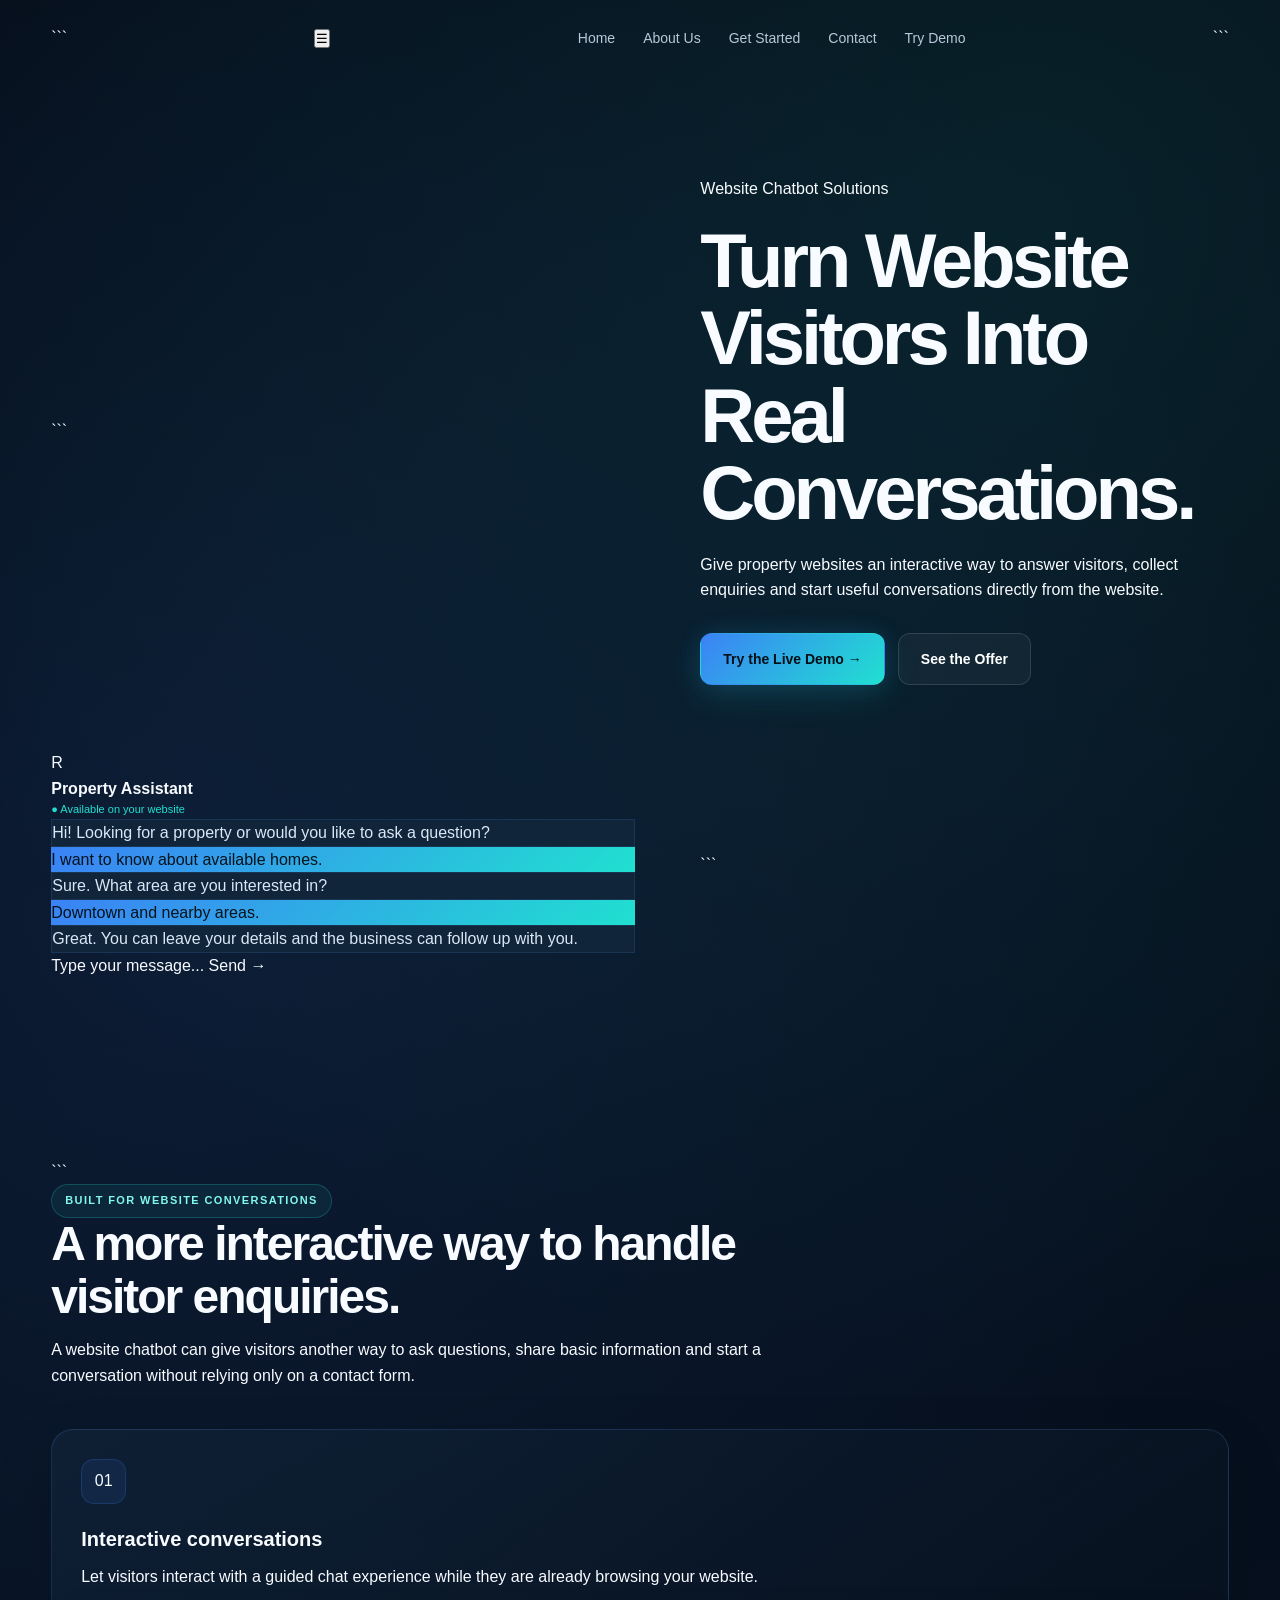
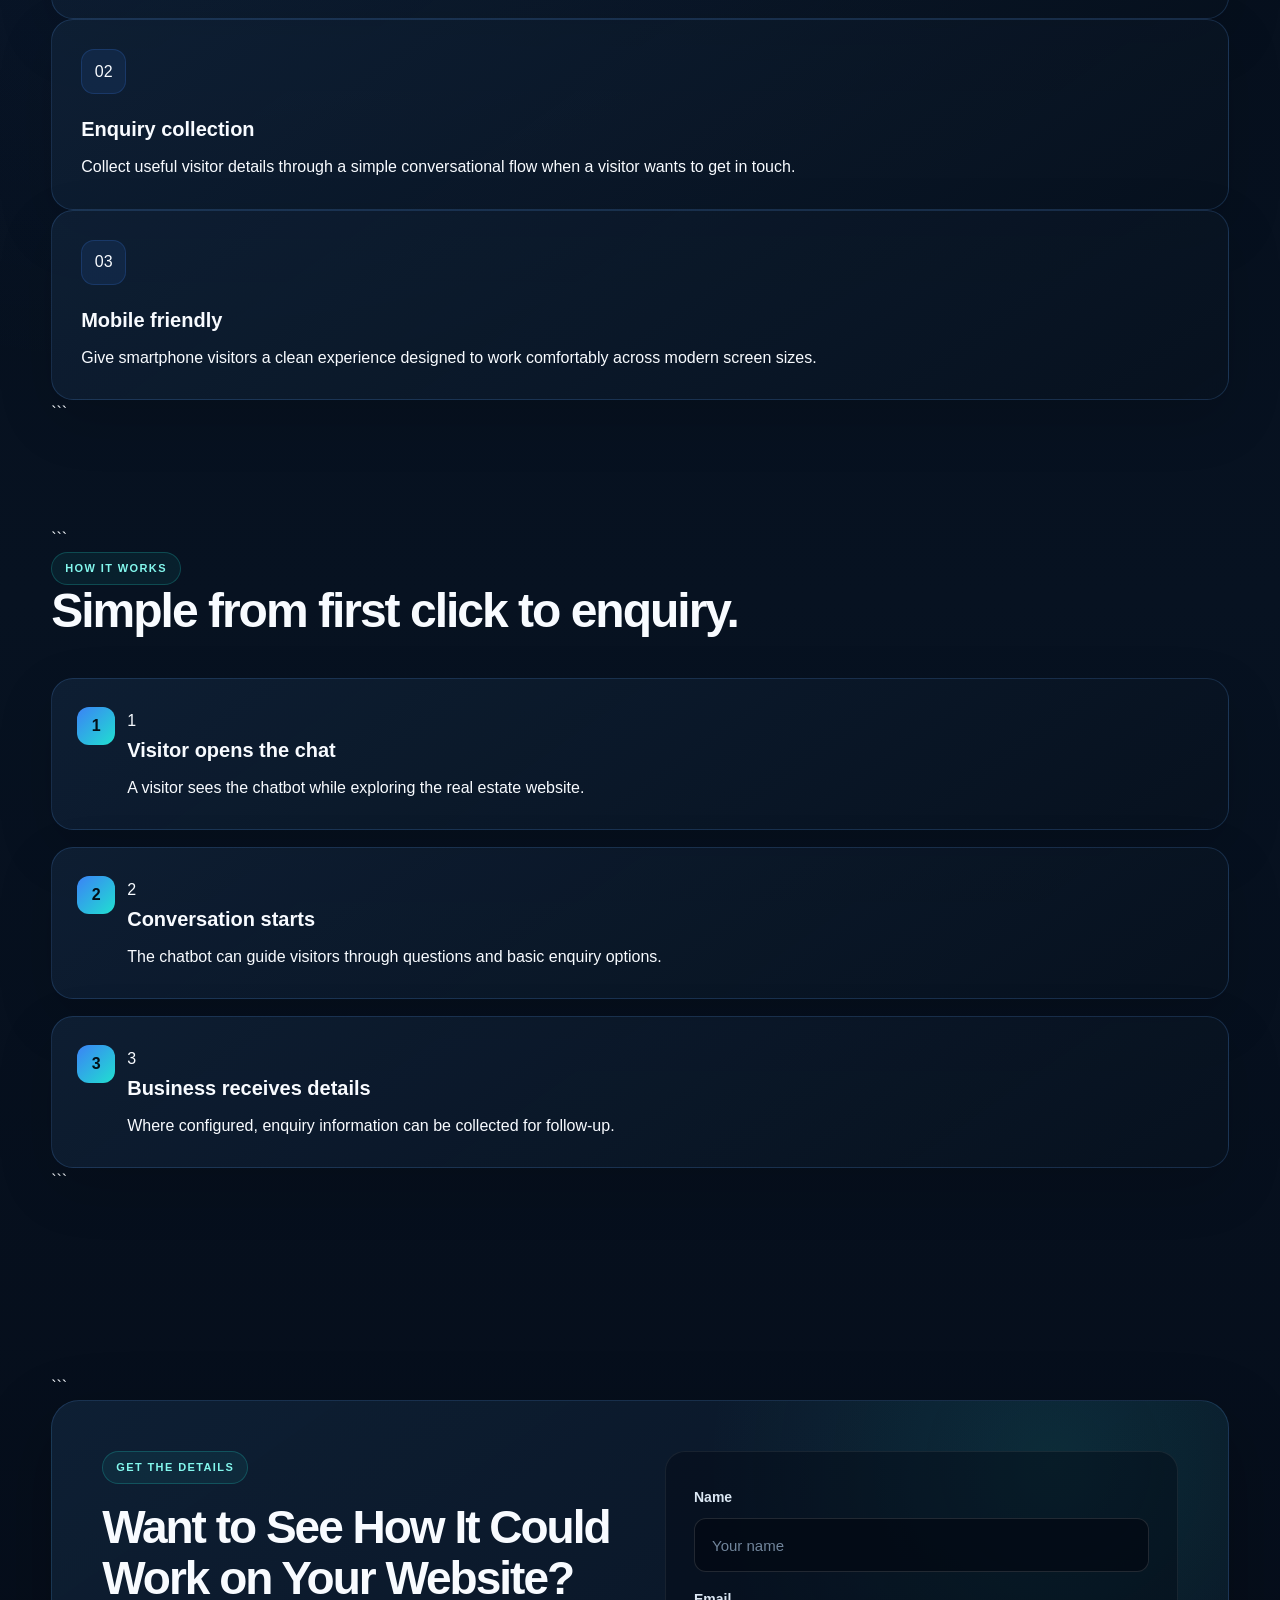
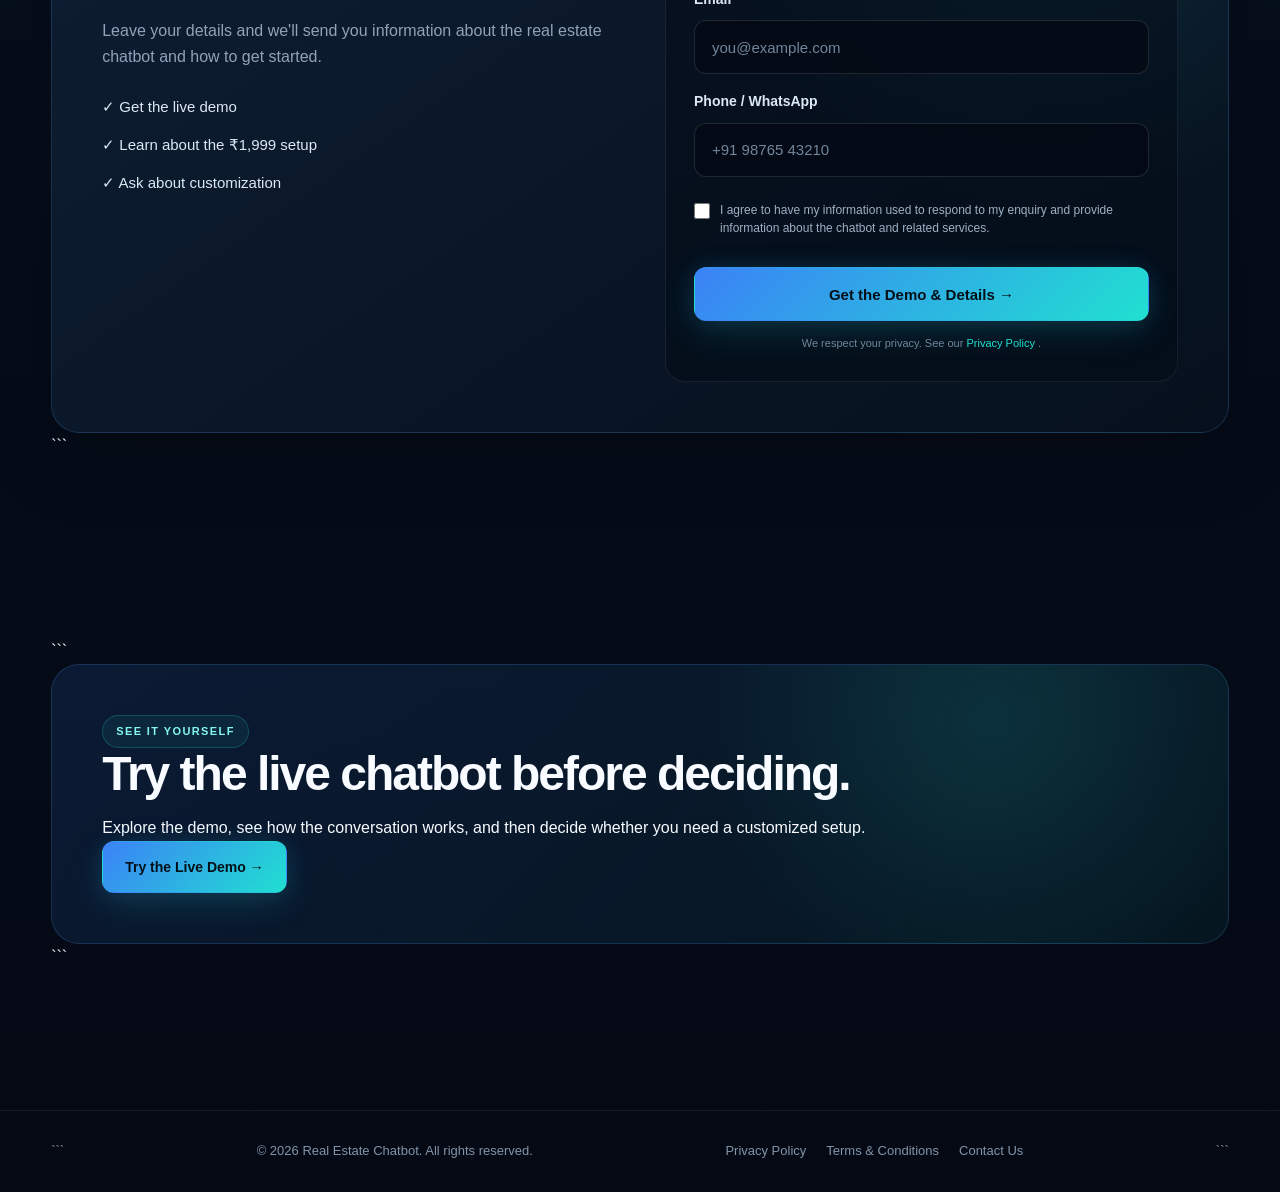
==== index.html @ 9b0588fa "Update index.html" ====
<!DOCTYPE html>

<html lang="en">
<head>
<meta charset="UTF-8">
<meta name="viewport" content="width=device-width, initial-scale=1.0">

<meta name="description" content="Real Estate Chatbot — interactive website chatbot solutions for real estate businesses.">

<title>Home | Real Estate Chatbot</title>

<link rel="stylesheet" href="style.css">

<style>

/* ==========================================
   HOME PAGE LEAD FORM
   ========================================== */

.lead-capture-box {
    display: grid;
    grid-template-columns: 1fr 1fr;
    gap: 50px;
    padding: 50px;
    border-radius: 28px;
    background:
        radial-gradient(
            circle at 85% 10%,
            rgba(32,224,208,0.10),
            transparent 30%
        ),
        linear-gradient(
            145deg,
            rgba(16,34,56,0.85),
            rgba(7,17,30,0.92)
        );
    border: 1px solid rgba(95,166,255,0.18);
    box-shadow: 0 25px 70px rgba(0,0,0,0.25);
}

.lead-capture-content h2 {
    margin: 18px 0 15px;
    font-size: clamp(30px, 4vw, 46px);
    line-height: 1.1;
    letter-spacing: -2px;
}

.capture-points {
    margin-top: 25px;
    display: grid;
    gap: 14px;
    color: #dce8f4;
}

.capture-points div {
    font-size: 15px;
}

.lead-form {
    display: flex;
    flex-direction: column;
    gap: 10px;
    padding: 28px;
    border-radius: 20px;
    background: rgba(3,10,20,0.45);
    border: 1px solid rgba(255,255,255,0.07);
}

.lead-form label {
    color: #dce8f4;
    font-size: 14px;
    font-weight: 650;
    margin-top: 6px;
}

.lead-form input[type="text"],
.lead-form input[type="email"],
.lead-form input[type="tel"] {
    width: 100%;
    min-height: 54px;
    padding: 15px 17px;
    border-radius: 12px;
    border: 1px solid rgba(255,255,255,0.12);
    background: rgba(3,10,20,0.78);
    color: #ffffff;
    outline: none;
    font-size: 15px;
    box-sizing: border-box;
    transition: 0.2s ease;
}

.lead-form input[type="text"]:focus,
.lead-form input[type="email"]:focus,
.lead-form input[type="tel"]:focus {
    border-color: rgba(32,224,208,0.65);
    box-shadow: 0 0 0 3px rgba(32,224,208,0.07);
}

.lead-form input::placeholder {
    color: #71859b;
}

.consent {
    display: flex !important;
    align-items: flex-start;
    gap: 10px;
    margin: 14px 0 !important;
    color: #9eb0c3 !important;
    font-size: 12px !important;
    line-height: 1.55;
    font-weight: 400 !important;
}

.consent input {
    width: 16px;
    height: 16px;
    margin-top: 2px;
    flex-shrink: 0;
    accent-color: #20e0d0;
}

.lead-form .btn {
    width: 100%;
    min-height: 54px;
    margin-top: 5px;
    font-size: 15px;
    cursor: pointer;
}

.lead-form .btn:disabled {
    opacity: 0.65;
    cursor: wait;
}

.form-note {
    color: #71859b;
    font-size: 11px;
    text-align: center;
    margin-top: 4px;
}

.form-note a {
    color: #20e0d0;
}

.success-message {
    padding: 20px;
    border-radius: 14px;
    background: rgba(32,224,208,0.07);
    border: 1px solid rgba(32,224,208,0.18);
    color: #dce8f4;
    text-align: center;
}

.success-message strong {
    color: #20e0d0;
    font-size: 16px;
}

.success-message p {
    margin: 8px 0 18px;
    color: #9eb0c3;
    font-size: 13px;
}

.error-message {
    margin-top: 8px;
    padding: 12px;
    border-radius: 10px;
    background: rgba(255,80,80,0.08);
    border: 1px solid rgba(255,80,80,0.18);
    color: #ffaaaa;
    font-size: 12px;
    text-align: center;
}

@media (max-width: 850px) {

    .lead-capture-box {
        grid-template-columns: 1fr;
        padding: 28px;
        gap: 30px;
    }

    .lead-form {
        padding: 22px;
    }

    .lead-form input[type="text"],
    .lead-form input[type="email"],
    .lead-form input[type="tel"] {
        min-height: 56px;
        font-size: 16px;
    }

}

</style>

</head>

<body>

<header class="navbar">
  <div class="container nav-inner">

```
<button class="menu-btn"
        aria-label="Open navigation"
        onclick="toggleMenu()">☰</button>

<nav class="nav-links" id="navLinks">
  <a class="active" href="index.html">Home</a>
  <a href="about.html">About Us</a>
  <a href="sales.html">Get Started</a>
  <a href="contact.html">Contact</a>
  <a class="nav-cta" href="demo.html">Try Demo</a>
</nav>
```

  </div>
</header>

<main>

<!-- HERO -->

<section class="hero">

  <div class="container hero-grid">

```
<div>

  <span class="badge">
    <span class="badge-dot"></span>
    Website Chatbot Solutions
  </span>

  <h1>
    Turn Website Visitors Into
    <span class="gradient-text">Real Conversations.</span>
  </h1>

  <p>
    Give property websites an interactive way to answer visitors,
    collect enquiries and start useful conversations directly from
    the website.
  </p>

  <div class="actions">

    <a class="btn btn-primary" href="demo.html">
      Try the Live Demo →
    </a>

    <a class="btn btn-secondary" href="sales.html">
      See the Offer
    </a>

  </div>

</div>


<div class="chat-window" aria-label="Chatbot visual">

  <div class="chat-top">

    <div class="avatar">R</div>

    <div>

      <strong>Property Assistant</strong>

      <div class="online">
        ● Available on your website
      </div>

    </div>

  </div>


  <div class="chat-body">

    <div class="msg bot">
      Hi! Looking for a property or would you like to ask a question?
    </div>

    <div class="msg user">
      I want to know about available homes.
    </div>

    <div class="msg bot">
      Sure. What area are you interested in?
    </div>

    <div class="msg user">
      Downtown and nearby areas.
    </div>

    <div class="msg bot">
      Great. You can leave your details and the business can follow up with you.
    </div>

  </div>


  <div class="chat-input">

    <span>
      Type your message...
    </span>

    <span class="send">
      Send →
    </span>

  </div>

</div>
```

  </div>

</section>

<!-- FEATURES -->

<section class="section">

  <div class="container">

```
<div class="section-head">

  <span class="eyebrow">
    Built for website conversations
  </span>

  <h2>
    A more interactive way to handle visitor enquiries.
  </h2>

  <p>
    A website chatbot can give visitors another way to ask questions,
    share basic information and start a conversation without relying
    only on a contact form.
  </p>

</div>


<div class="grid-3">

  <article class="card">

    <div class="icon">01</div>

    <h3>
      Interactive conversations
    </h3>

    <p>
      Let visitors interact with a guided chat experience while they
      are already browsing your website.
    </p>

  </article>


  <article class="card">

    <div class="icon">02</div>

    <h3>
      Enquiry collection
    </h3>

    <p>
      Collect useful visitor details through a simple conversational
      flow when a visitor wants to get in touch.
    </p>

  </article>


  <article class="card">

    <div class="icon">03</div>

    <h3>
      Mobile friendly
    </h3>

    <p>
      Give smartphone visitors a clean experience designed to work
      comfortably across modern screen sizes.
    </p>

  </article>

</div>
```

  </div>

</section>

<!-- HOW IT WORKS -->

<section class="section" style="padding-top:10px">

  <div class="container">

```
<div class="section-head">

  <span class="eyebrow">
    How it works
  </span>

  <h2>
    Simple from first click to enquiry.
  </h2>

</div>


<div class="grid-3 steps">

  <article class="card step">

    <div class="step-number">
      1
    </div>

    <h3>
      Visitor opens the chat
    </h3>

    <p>
      A visitor sees the chatbot while exploring the real estate website.
    </p>

  </article>


  <article class="card step">

    <div class="step-number">
      2
    </div>

    <h3>
      Conversation starts
    </h3>

    <p>
      The chatbot can guide visitors through questions and basic
      enquiry options.
    </p>

  </article>


  <article class="card step">

    <div class="step-number">
      3
    </div>

    <h3>
      Business receives details
    </h3>

    <p>
      Where configured, enquiry information can be collected for follow-up.
    </p>

  </article>

</div>
```

  </div>

</section>

<!-- LEAD CAPTURE -->

<section class="section lead-capture">

  <div class="container">

```
<div class="lead-capture-box">


  <!-- LEFT -->

  <div class="lead-capture-content">

    <div class="eyebrow">
      Get the details
    </div>

    <h2>
      Want to See How It Could Work on Your Website?
    </h2>

    <p class="muted">
      Leave your details and we'll send you information about
      the real estate chatbot and how to get started.
    </p>


    <div class="capture-points">

      <div>
        ✓ Get the live demo
      </div>

      <div>
        ✓ Learn about the ₹1,999 setup
      </div>

      <div>
        ✓ Ask about customization
      </div>

    </div>

  </div>


  <!-- FORM -->

  <form
    class="lead-form"
    id="leadForm"
    onsubmit="submitLead(event)"
  >

    <label for="name">
      Name
    </label>

    <input
      type="text"
      id="name"
      name="name"
      placeholder="Your name"
      autocomplete="name"
      required
    >


    <label for="email">
      Email
    </label>

    <input
      type="email"
      id="email"
      name="email"
      placeholder="you@example.com"
      autocomplete="email"
      required
    >


    <label for="phone">
      Phone / WhatsApp
    </label>

    <input
      type="tel"
      id="phone"
      name="phone"
      placeholder="+91 98765 43210"
      autocomplete="tel"
      required
    >


    <label class="consent">

      <input
        type="checkbox"
        id="consent"
        required
      >

      <span>
        I agree to have my information used to respond to my
        enquiry and provide information about the chatbot and
        related services.
      </span>

    </label>


    <button
      type="submit"
      class="btn btn-primary"
      id="leadSubmitButton"
    >
      Get the Demo &amp; Details →
    </button>


    <p class="form-note">

      We respect your privacy.
      See our
      <a href="privacy.html">
        Privacy Policy
      </a>.

    </p>


    <div
      id="successMessage"
      class="success-message"
      style="display:none;"
    >

      <strong>
        ✓ Your details have been received.
      </strong>

      <p>
        Opening the live chatbot demo...
      </p>

    </div>


    <div
      id="errorMessage"
      class="error-message"
      style="display:none;"
    >
      Something went wrong. Please try again.
    </div>

  </form>

</div>
```

  </div>

</section>

<!-- CTA -->

<section class="section">

  <div class="container">

```
<div class="cta">

  <div>

    <span class="eyebrow">
      See it yourself
    </span>

    <h2>
      Try the live chatbot before deciding.
    </h2>

    <p>
      Explore the demo, see how the conversation works,
      and then decide whether you need a customized setup.
    </p>

  </div>


  <a
    class="btn btn-primary"
    href="demo.html"
  >
    Try the Live Demo →
  </a>

</div>
```

  </div>

</section>

</main>

<!-- FOOTER -->

<footer>

  <div class="container footer-inner">

```
<div>
  © 2026 Real Estate Chatbot. All rights reserved.
</div>

<div class="footer-links">

  <a href="privacy.html">
    Privacy Policy
  </a>

  <a href="terms.html">
    Terms &amp; Conditions
  </a>

  <a href="contact.html">
    Contact Us
  </a>

</div>
```

  </div>

</footer>

<script>

/* ==========================================
   MOBILE MENU
========================================== */

function toggleMenu() {

  document
    .getElementById('navLinks')
    .classList
    .toggle('open');

}


document
  .querySelectorAll('.nav-links a')
  .forEach(function(a) {

    a.addEventListener('click', function() {

      document
        .getElementById('navLinks')
        .classList
        .remove('open');

    });

  });



/* ==========================================
   GOOGLE SHEETS LEAD CAPTURE
========================================== */

const GOOGLE_SCRIPT_URL =
  "https://script.google.com/macros/s/AKfycbxSQiIWmC9v-Oqdtp_VLj9lCmOT6vm2g_Mu75isHLIx1T3ujCqWf-j-nqtTv5yVIlMB/exec";


/* ==========================================
   LIVE CHATBOT DEMO URL
========================================== */

const LIVE_CHATBOT_URL =
  "https://script.google.com/macros/s/AKfycbx9DxnQEvRQvDjsZqvw2F-pWsLsvAs5N7b-cck72aeVU1lw5n7c9qp4Ecl6Xw3pcSaKPQ/exec";


async function submitLead(event) {

  event.preventDefault();


  const form =
    document.getElementById("leadForm");

  const button =
    document.getElementById("leadSubmitButton");

  const successMessage =
    document.getElementById("successMessage");

  const errorMessage =
    document.getElementById("errorMessage");


  const name =
    document.getElementById("name").value.trim();

  const email =
    document.getElementById("email").value.trim();

  const phone =
    document.getElementById("phone").value.trim();

  const consent =
    document.getElementById("consent").checked;


  if (!name || !email || !phone || !consent) {

    alert("Please complete all required fields.");

    return;

  }


  button.disabled = true;

  button.textContent = "Sending...";

  errorMessage.style.display = "none";


  const leadData = {

    name: name,

    email: email,

    phone: phone

  };


  try {

    await fetch(
      GOOGLE_SCRIPT_URL,
      {
        method: "POST",

        mode: "no-cors",

        headers: {
          "Content-Type": "text/plain;charset=utf-8"
        },

        body: JSON.stringify(leadData)
      }
    );


    /* Show success briefly */

    form
      .querySelectorAll(
        "label, input, button, .form-note"
      )
      .forEach(function(element) {

        element.style.display = "none";

      });


    successMessage.style.display = "block";


    /*
      Give Google Sheets request a moment to complete,
      then open the live chatbot.
    */

    setTimeout(function() {

      window.location.href = LIVE_CHATBOT_URL;

    }, 1200);


  } catch (error) {

    console.error(error);

    button.disabled = false;

    button.textContent =
      "Get the Demo & Details →";

    errorMessage.style.display = "block";

  }

}

</script>

</body>
</html>
---- style.css ----
:root {
    --bg: #050b16;
    --bg-light: #081426;
    --card: rgba(14, 29, 49, 0.78);
    --card-border: rgba(95, 166, 255, 0.18);
    --blue: #3b82f6;
    --cyan: #20e0d0;
    --white: #f8fbff;
    --text: #d9e4f1;
    --muted: #91a3b8;
    --max: 1180px;
}

* {
    box-sizing: border-box;
    margin: 0;
    padding: 0;
}

html {
    scroll-behavior: smooth;
}

body {
    background:
        radial-gradient(circle at 80% 5%, rgba(32, 224, 208, 0.10), transparent 28%),
        radial-gradient(circle at 15% 20%, rgba(59, 130, 246, 0.12), transparent 30%),
        linear-gradient(180deg, #050b16 0%, #071221 50%, #040914 100%);
    color: var(--white);
    font-family: Inter, Arial, Helvetica, sans-serif;
    line-height: 1.6;
    min-height: 100vh;
}

a {
    text-decoration: none;
    color: inherit;
}

.container {
    width: min(var(--max), 92%);
    margin: auto;
}

/* =========================
   NAVIGATION
========================= */

.nav {
    position: sticky;
    top: 0;
    z-index: 1000;
    background: rgba(4, 10, 20, 0.82);
    backdrop-filter: blur(18px);
    border-bottom: 1px solid rgba(255,255,255,0.07);
}

.nav-inner {
    min-height: 76px;
    display: flex;
    align-items: center;
    justify-content: space-between;
    gap: 25px;
}

.brand {
    font-size: 20px;
    font-weight: 800;
    letter-spacing: -0.5px;
}

.brand span {
    color: var(--cyan);
}

.nav-links {
    display: flex;
    align-items: center;
    gap: 28px;
}

.nav-links a {
    color: #b9c7d8;
    font-size: 14px;
    transition: 0.25s ease;
}

.nav-links a:hover {
    color: white;
}

.menu {
    display: none;
    border: 1px solid var(--card-border);
    background: rgba(255,255,255,0.04);
    color: white;
    border-radius: 10px;
    padding: 9px 12px;
    font-size: 18px;
    cursor: pointer;
}

/* =========================
   BUTTONS
========================= */

.btn {
    display: inline-flex;
    align-items: center;
    justify-content: center;
    padding: 14px 22px;
    border-radius: 12px;
    font-weight: 750;
    font-size: 14px;
    transition: all 0.25s ease;
    cursor: pointer;
    border: 1px solid transparent;
}

.btn-primary {
    color: #031018;
    background: linear-gradient(
        135deg,
        #3b82f6,
        #20e0d0
    );
    box-shadow:
        0 10px 35px rgba(32, 224, 208, 0.15),
        0 0 25px rgba(59, 130, 246, 0.12);
}

.btn-primary:hover {
    transform: translateY(-3px);
    box-shadow:
        0 15px 40px rgba(32, 224, 208, 0.22);
}

.btn-secondary {
    color: white;
    background: rgba(255,255,255,0.045);
    border-color: rgba(255,255,255,0.12);
}

.btn-secondary:hover {
    background: rgba(255,255,255,0.08);
    transform: translateY(-3px);
}

/* =========================
   HERO
========================= */

.hero {
    padding: 100px 0 90px;
}

.hero-grid {
    display: grid;
    grid-template-columns: 1.05fr 0.95fr;
    gap: 65px;
    align-items: center;
}

.eyebrow {
    display: inline-flex;
    align-items: center;
    padding: 7px 13px;
    border-radius: 50px;
    background: rgba(32,224,208,0.07);
    border: 1px solid rgba(32,224,208,0.22);
    color: #83f7ed;
    font-size: 11px;
    font-weight: 800;
    letter-spacing: 1.4px;
    text-transform: uppercase;
}

h1 {
    margin: 20px 0;
    font-size: clamp(45px, 6vw, 76px);
    line-height: 1.02;
    letter-spacing: -4px;
    max-width: 750px;
}

.lead {
    max-width: 650px;
    color: var(--muted);
    font-size: 19px;
    line-height: 1.7;
}

.actions {
    display: flex;
    flex-wrap: wrap;
    gap: 13px;
    margin-top: 30px;
}

/* =========================
   CHATBOT VISUAL
========================= */

.visual {
    padding: 15px;
    border-radius: 28px;
    background:
        linear-gradient(
            145deg,
            rgba(20, 45, 75, 0.85),
            rgba(6, 15, 27, 0.96)
        );
    border: 1px solid rgba(97,174,255,0.2);
    box-shadow:
        0 35px 90px rgba(0,0,0,0.45),
        0 0 60px rgba(32,224,208,0.05);
}

.window {
    background: #07121f;
    border: 1px solid rgba(255,255,255,0.08);
    border-radius: 20px;
    overflow: hidden;
}

.window-top {
    height: 44px;
    display: flex;
    align-items: center;
    gap: 7px;
    padding: 0 15px;
    border-bottom: 1px solid rgba(255,255,255,0.07);
    color: #73859b;
    font-size: 11px;
}

.dot {
    width: 8px;
    height: 8px;
    border-radius: 50%;
    background: #52667e;
}

.chat {
    padding: 22px;
}

.chat-head {
    display: flex;
    justify-content: space-between;
    align-items: center;
    margin-bottom: 22px;
}

.online {
    color: var(--cyan);
    font-size: 11px;
}

.bubble {
    max-width: 82%;
    padding: 13px 15px;
    margin: 11px 0;
    border-radius: 15px;
    font-size: 13px;
}

.bot {
    background: #10243a;
    border: 1px solid rgba(92,168,255,0.12);
    color: #d9e8f7;
}

.user {
    margin-left: auto;
    color: #04121a;
    background: linear-gradient(
        135deg,
        #3b82f6,
        #20e0d0
    );
}

.input {
    margin-top: 20px;
    padding: 12px;
    border-radius: 11px;
    border: 1px solid rgba(255,255,255,0.08);
    color: #63778d;
    font-size: 12px;
}

/* =========================
   SECTIONS
========================= */

.section {
    padding: 90px 0;
}

.section-head {
    max-width: 720px;
    margin-bottom: 40px;
}

.section h2 {
    font-size: clamp(32px, 4vw, 48px);
    line-height: 1.1;
    letter-spacing: -2px;
    margin-bottom: 14px;
}

.muted {
    color: var(--muted);
}

/* =========================
   CARDS
========================= */

.grid3 {
    display: grid;
    grid-template-columns: repeat(3, 1fr);
    gap: 20px;
}

.grid2 {
    display: grid;
    grid-template-columns: repeat(2, 1fr);
    gap: 20px;
}

.card {
    padding: 29px;
    border-radius: 22px;
    background:
        linear-gradient(
            145deg,
            rgba(16,34,56,0.78),
            rgba(8,18,31,0.72)
        );
    border: 1px solid var(--card-border);
    box-shadow: 0 20px 55px rgba(0,0,0,0.15);
    transition: 0.25s ease;
}

.card:hover {
    transform: translateY(-5px);
    border-color: rgba(53,224,208,0.28);
}

.card h3 {
    margin-bottom: 9px;
    font-size: 20px;
}

.icon {
    width: 45px;
    height: 45px;
    display: grid;
    place-items: center;
    border-radius: 13px;
    background: rgba(59,130,246,0.1);
    border: 1px solid rgba(59,130,246,0.2);
    margin-bottom: 19px;
}

/* =========================
   STEPS
========================= */

.steps {
    counter-reset: step;
    display: grid;
    gap: 17px;
}

.step {
    position: relative;
    padding-left: 75px;
}

.step:before {
    counter-increment: step;
    content: counter(step);
    position: absolute;
    left: 25px;
    top: 28px;
    width: 38px;
    height: 38px;
    border-radius: 12px;
    display: grid;
    place-items: center;
    background: linear-gradient(
        135deg,
        #3b82f6,
        #20e0d0
    );
    color: #031018;
    font-weight: 900;
}

/* =========================
   PAGE HERO
========================= */

.page-hero {
    padding: 85px 0 45px;
}

.page-hero h1 {
    max-width: 850px;
}

.narrow {
    max-width: 800px;
}

/* =========================
   OFFER
========================= */

.offer {
    display: grid;
    grid-template-columns: 1fr 1fr;
    gap: 45px;
    align-items: center;
}

.price {
    margin: 15px 0;
    font-size: 64px;
    font-weight: 900;
    letter-spacing: -4px;
}

.price small {
    font-size: 15px;
    font-weight: 500;
    color: var(--muted);
    letter-spacing: 0;
}

.checklist {
    list-style: none;
    padding: 0;
}

.checklist li {
    margin: 13px 0;
    color: #dce8f4;
}

.checklist li::before {
    content: "✓";
    color: var(--cyan);
    font-weight: 900;
    margin-right: 10px;
}

/* =========================
   CTA
========================= */

.cta {
    padding: 50px;
    border-radius: 28px;
    background:
        radial-gradient(
            circle at 80% 20%,
            rgba(32,224,208,0.13),
            transparent 30%
        ),
        linear-gradient(
            135deg,
            rgba(59,130,246,0.13),
            rgba(32,224,208,0.06)
        );
    border: 1px solid var(--card-border);
}

/* =========================
   LEGAL
========================= */

.legal h2 {
    margin-top: 38px;
    margin-bottom: 12px;
    font-size: 26px;
}

.legal p,
.legal li {
    color: #b7c5d6;
    margin-bottom: 14px;
}

/* =========================
   FOOTER
========================= */

footer {
    margin-top: 50px;
    padding: 30px 0;
    border-top: 1px solid rgba(255,255,255,0.07);
    color: #8294a8;
    font-size: 13px;
}

.footer-inner {
    display: flex;
    justify-content: space-between;
    align-items: center;
    gap: 20px;
}

.footer-links {
    display: flex;
    flex-wrap: wrap;
    gap: 20px;
}

.footer-links a:hover {
    color: white;
}

/* =========================
   MOBILE
========================= */

@media (max-width: 850px) {

    .nav-links {
        display: none;
        position: absolute;
        left: 0;
        right: 0;
        top: 76px;
        padding: 22px;
        background: #07111f;
        border-bottom: 1px solid rgba(255,255,255,0.08);
        flex-direction: column;
        align-items: flex-start;
        gap: 18px;
    }

    .nav-links.open {
        display: flex;
    }

    .menu {
        display: block;
    }

    .hero {
        padding: 65px 0;
    }

    .hero-grid,
    .offer,
    .grid2 {
        grid-template-columns: 1fr;
    }

    .grid3 {
        grid-template-columns: 1fr;
    }

    h1 {
        font-size: clamp(42px, 12vw, 60px);
        letter-spacing: -2.5px;
    }

    .lead {
        font-size: 17px;
    }

    .section {
        padding: 65px 0;
    }

    .page-hero {
        padding: 60px 0 30px;
    }

    .cta {
        padding: 30px;
    }

    .price {
        font-size: 52px;
    }

    .footer-inner {
        flex-direction: column;
        align-items: flex-start;
    }
}

@media (max-width: 480px) {

    .container {
        width: 90%;
    }

    .btn {
        width: 100%;
    }

    .actions {
        width: 100%;
    }

    .visual {
        padding: 8px;
    }

    .chat {
        padding: 16px;
    }
}
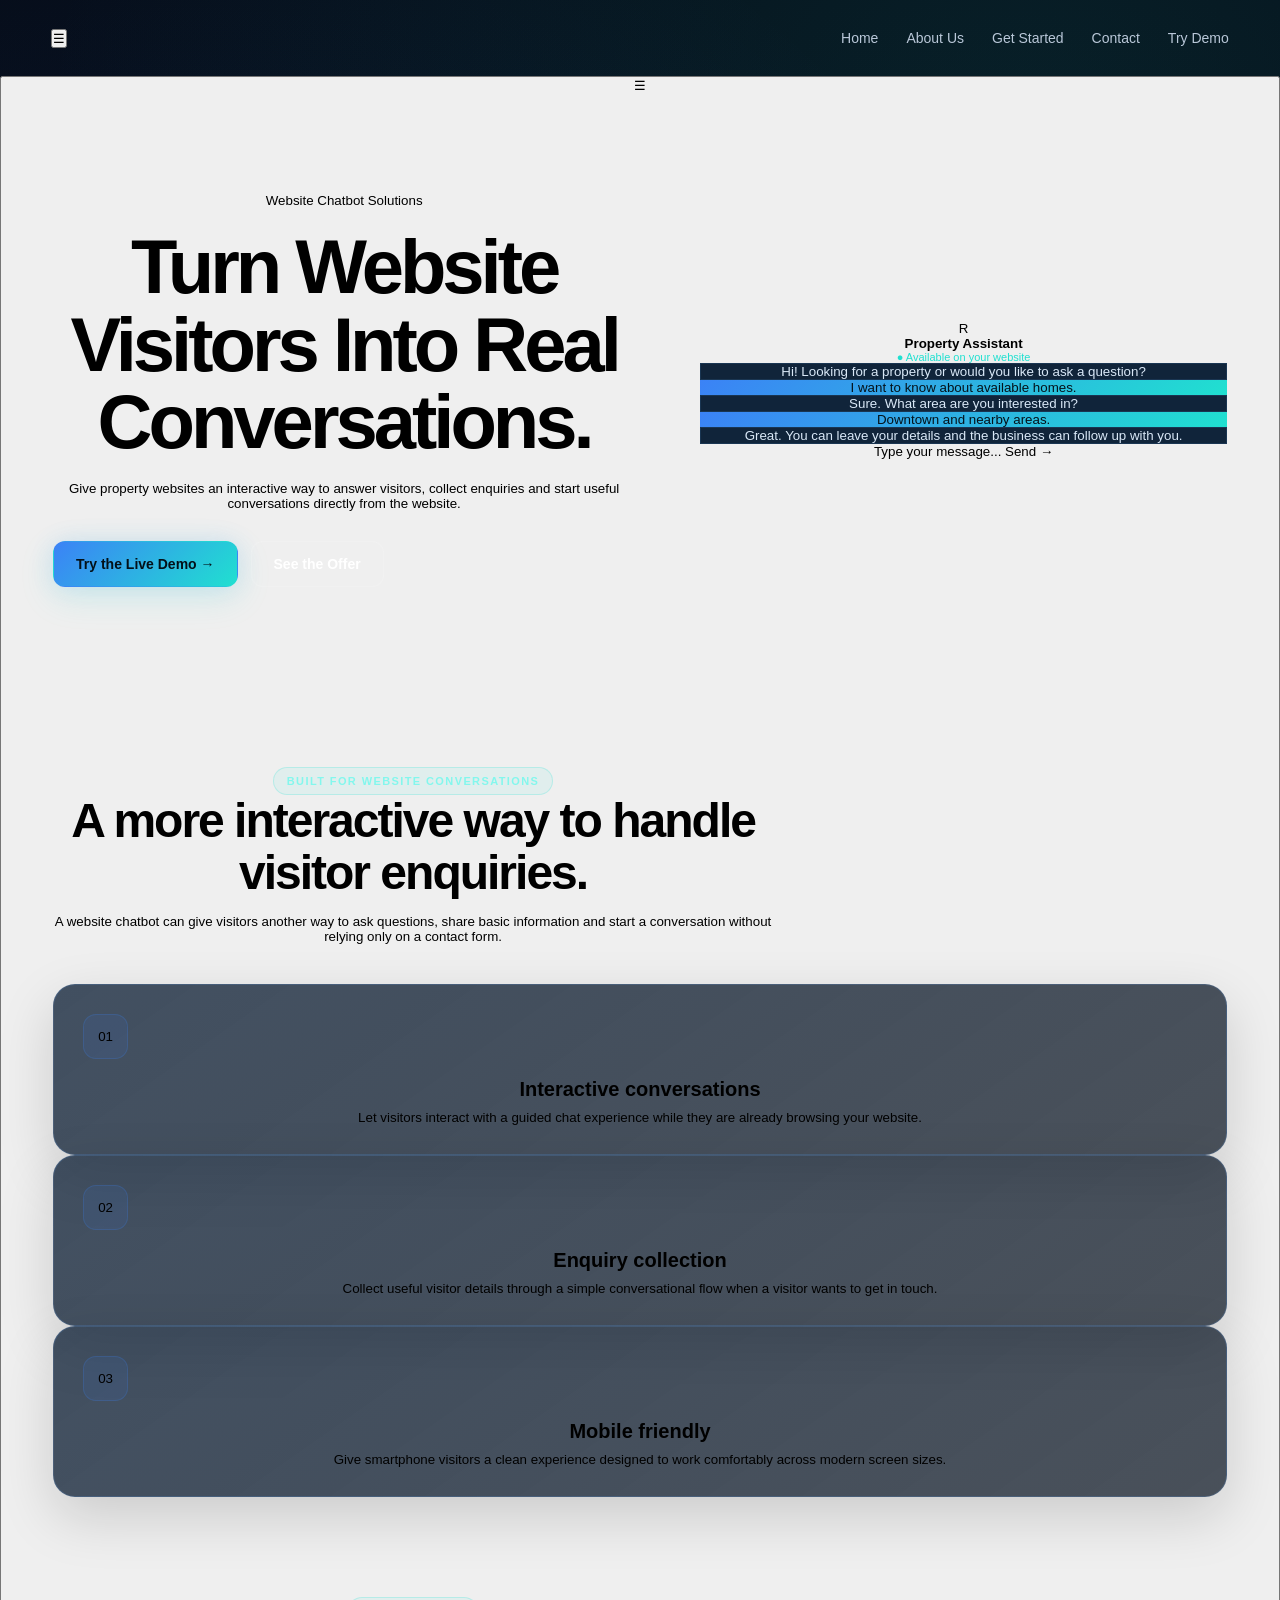
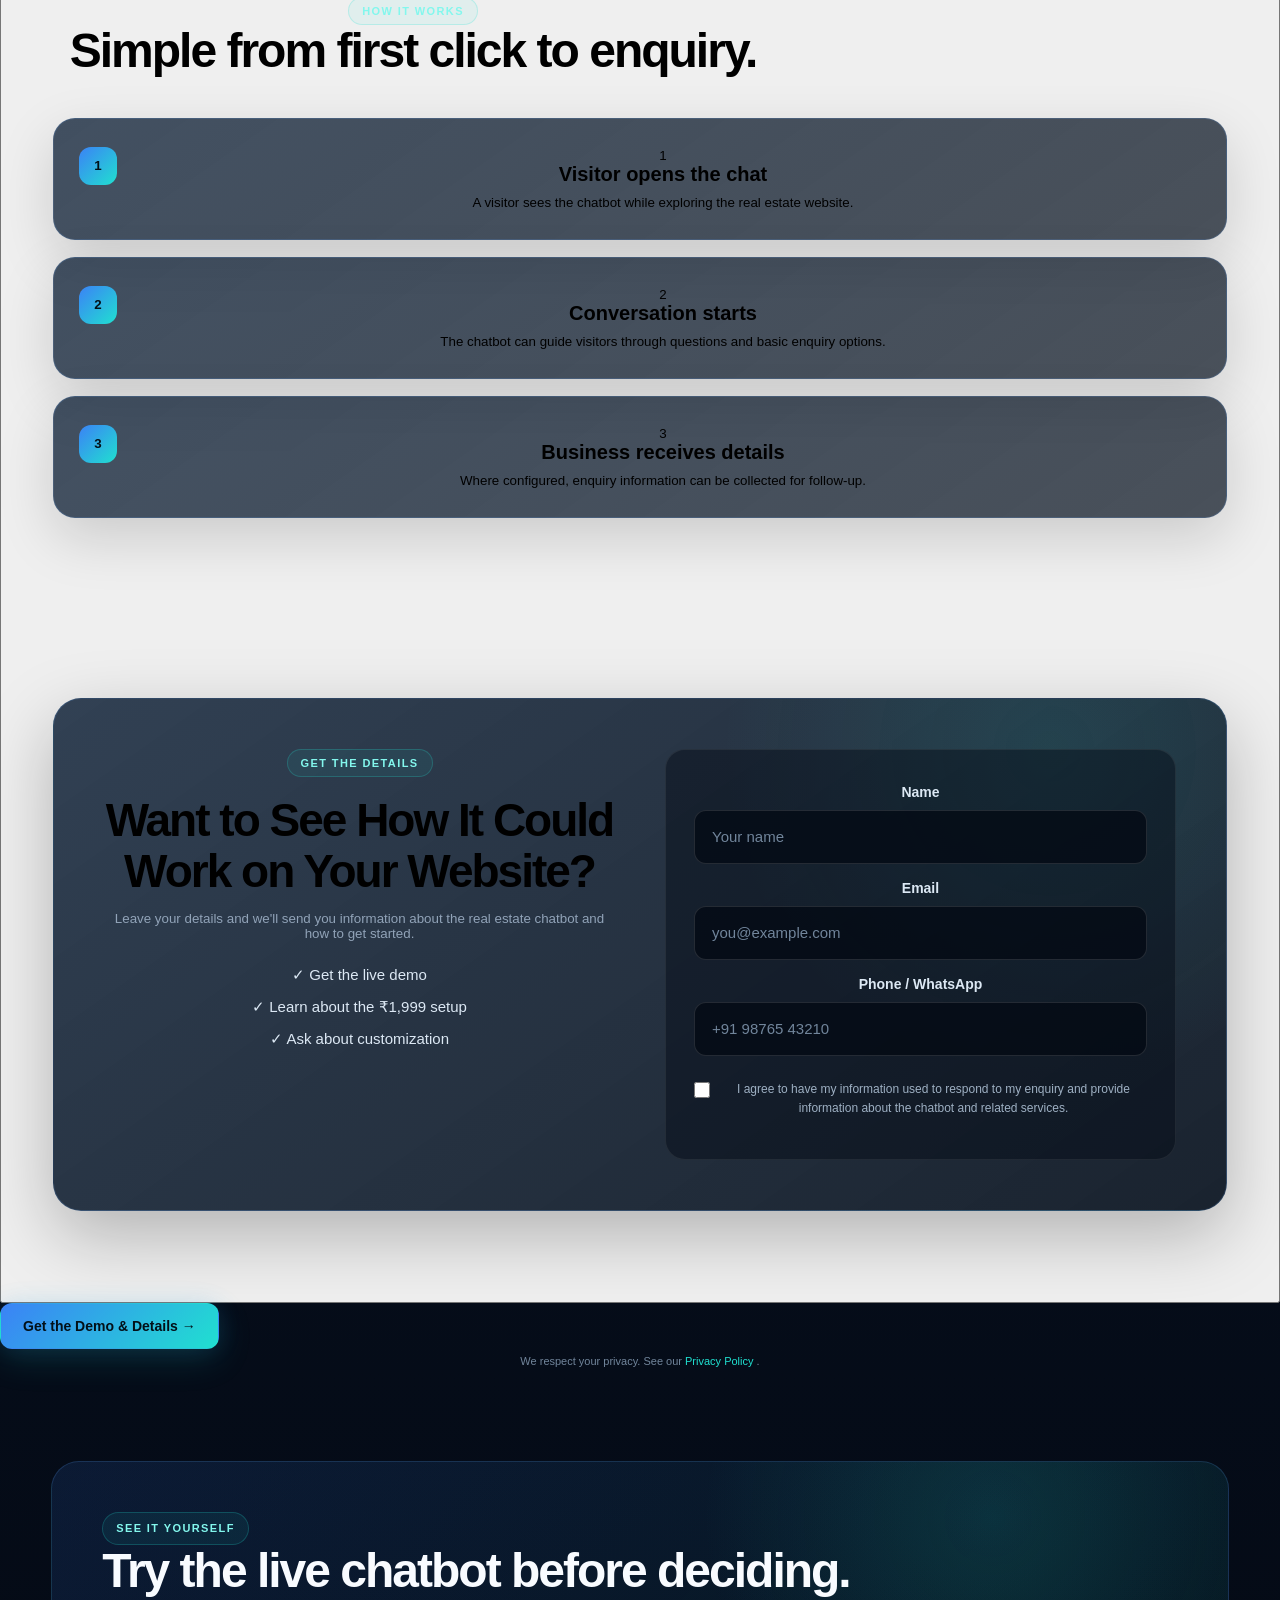
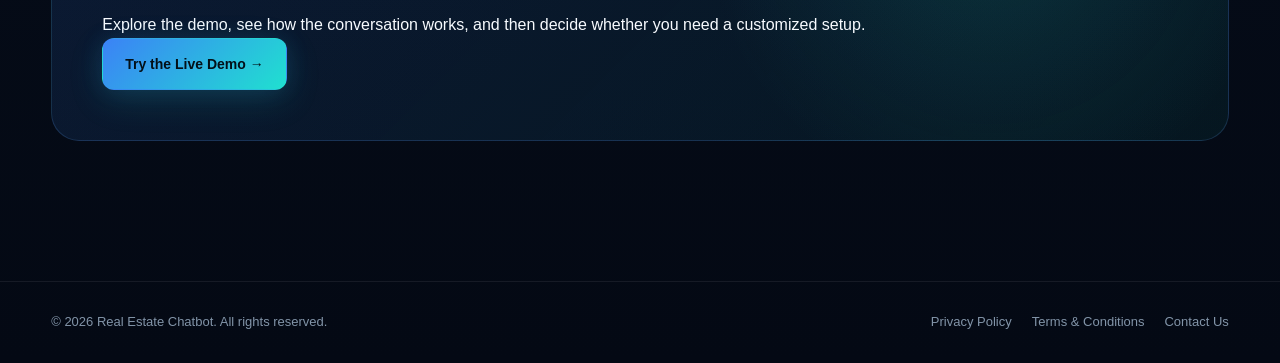
==== commit fe2edb6d: "Update index.html" ====
--- a/index.html
+++ b/index.html
@@ -1,5 +1,4 @@
 <!DOCTYPE html>
-
 <html lang="en">
 <head>
 <meta charset="UTF-8">
@@ -196,7 +195,6 @@
 }
 
 </style>
-
 </head>
 
 <body>
@@ -204,532 +202,538 @@
 <header class="navbar">
   <div class="container nav-inner">
 
-```
-<button class="menu-btn"
-        aria-label="Open navigation"
-        onclick="toggleMenu()">☰</button>
-
-<nav class="nav-links" id="navLinks">
-  <a class="active" href="index.html">Home</a>
-  <a href="about.html">About Us</a>
-  <a href="sales.html">Get Started</a>
-  <a href="contact.html">Contact</a>
-  <a class="nav-cta" href="demo.html">Try Demo</a>
-</nav>
-```
+    <button class="menu-btn"
+            aria-label="Open navigation"
+            onclick="toggleMenu()">☰</button>
+
+    <nav class="nav-links" id="navLinks">
+      <a class="active" href="index.html">Home</a>
+      <a href="about.html">About Us</a>
+      <a href="sales.html">Get Started</a>
+      <a href="contact.html">Contact</a>
+      <a class="nav-cta" href="demo.html">Try Demo</a>
+    </nav>
 
   </div>
 </header>
 
+    <button
+      class="menu-btn"
+      aria-label="Open navigation"
+      onclick="toggleMenu()"
+    >
+      ☰
+    
 <main>
 
+
 <!-- HERO -->
 
 <section class="hero">
 
   <div class="container hero-grid">
 
-```
-<div>
-
-  <span class="badge">
-    <span class="badge-dot"></span>
-    Website Chatbot Solutions
-  </span>
-
-  <h1>
-    Turn Website Visitors Into
-    <span class="gradient-text">Real Conversations.</span>
-  </h1>
-
-  <p>
-    Give property websites an interactive way to answer visitors,
-    collect enquiries and start useful conversations directly from
-    the website.
-  </p>
-
-  <div class="actions">
-
-    <a class="btn btn-primary" href="demo.html">
-      Try the Live Demo →
-    </a>
-
-    <a class="btn btn-secondary" href="sales.html">
-      See the Offer
-    </a>
+    <div>
+
+      <span class="badge">
+        <span class="badge-dot"></span>
+        Website Chatbot Solutions
+      </span>
+
+      <h1>
+        Turn Website Visitors Into
+        <span class="gradient-text">Real Conversations.</span>
+      </h1>
+
+      <p>
+        Give property websites an interactive way to answer visitors,
+        collect enquiries and start useful conversations directly from
+        the website.
+      </p>
+
+      <div class="actions">
+
+        <a class="btn btn-primary" href="demo.html">
+          Try the Live Demo →
+        </a>
+
+        <a class="btn btn-secondary" href="sales.html">
+          See the Offer
+        </a>
+
+      </div>
+
+    </div>
+
+
+    <div class="chat-window" aria-label="Chatbot visual">
+
+      <div class="chat-top">
+
+        <div class="avatar">R</div>
+
+        <div>
+
+          <strong>Property Assistant</strong>
+
+          <div class="online">
+            ● Available on your website
+          </div>
+
+        </div>
+
+      </div>
+
+
+      <div class="chat-body">
+
+        <div class="msg bot">
+          Hi! Looking for a property or would you like to ask a question?
+        </div>
+
+        <div class="msg user">
+          I want to know about available homes.
+        </div>
+
+        <div class="msg bot">
+          Sure. What area are you interested in?
+        </div>
+
+        <div class="msg user">
+          Downtown and nearby areas.
+        </div>
+
+        <div class="msg bot">
+          Great. You can leave your details and the business can follow up with you.
+        </div>
+
+      </div>
+
+
+      <div class="chat-input">
+
+        <span>
+          Type your message...
+        </span>
+
+        <span class="send">
+          Send →
+        </span>
+
+      </div>
+
+    </div>
 
   </div>
 
-</div>
-
-
-<div class="chat-window" aria-label="Chatbot visual">
-
-  <div class="chat-top">
-
-    <div class="avatar">R</div>
+</section>
+
+
+
+<!-- FEATURES -->
+
+<section class="section">
+
+  <div class="container">
+
+    <div class="section-head">
+
+      <span class="eyebrow">
+        Built for website conversations
+      </span>
+
+      <h2>
+        A more interactive way to handle visitor enquiries.
+      </h2>
+
+      <p>
+        A website chatbot can give visitors another way to ask questions,
+        share basic information and start a conversation without relying
+        only on a contact form.
+      </p>
+
+    </div>
+
+
+    <div class="grid-3">
+
+      <article class="card">
+
+        <div class="icon">01</div>
+
+        <h3>
+          Interactive conversations
+        </h3>
+
+        <p>
+          Let visitors interact with a guided chat experience while they
+          are already browsing your website.
+        </p>
+
+      </article>
+
+
+      <article class="card">
+
+        <div class="icon">02</div>
+
+        <h3>
+          Enquiry collection
+        </h3>
+
+        <p>
+          Collect useful visitor details through a simple conversational
+          flow when a visitor wants to get in touch.
+        </p>
+
+      </article>
+
+
+      <article class="card">
+
+        <div class="icon">03</div>
+
+        <h3>
+          Mobile friendly
+        </h3>
+
+        <p>
+          Give smartphone visitors a clean experience designed to work
+          comfortably across modern screen sizes.
+        </p>
+
+      </article>
+
+    </div>
+
+  </div>
+
+</section>
+
+
+
+<!-- HOW IT WORKS -->
+
+<section class="section" style="padding-top:10px">
+
+  <div class="container">
+
+    <div class="section-head">
+
+      <span class="eyebrow">
+        How it works
+      </span>
+
+      <h2>
+        Simple from first click to enquiry.
+      </h2>
+
+    </div>
+
+
+    <div class="grid-3 steps">
+
+      <article class="card step">
+
+        <div class="step-number">
+          1
+        </div>
+
+        <h3>
+          Visitor opens the chat
+        </h3>
+
+        <p>
+          A visitor sees the chatbot while exploring the real estate website.
+        </p>
+
+      </article>
+
+
+      <article class="card step">
+
+        <div class="step-number">
+          2
+        </div>
+
+        <h3>
+          Conversation starts
+        </h3>
+
+        <p>
+          The chatbot can guide visitors through questions and basic
+          enquiry options.
+        </p>
+
+      </article>
+
+
+      <article class="card step">
+
+        <div class="step-number">
+          3
+        </div>
+
+        <h3>
+          Business receives details
+        </h3>
+
+        <p>
+          Where configured, enquiry information can be collected for follow-up.
+        </p>
+
+      </article>
+
+    </div>
+
+  </div>
+
+</section>
+
+
+
+<!-- LEAD CAPTURE -->
+
+<section class="section lead-capture">
+
+  <div class="container">
+
+    <div class="lead-capture-box">
+
+
+      <!-- LEFT -->
+
+      <div class="lead-capture-content">
+
+        <div class="eyebrow">
+          Get the details
+        </div>
+
+        <h2>
+          Want to See How It Could Work on Your Website?
+        </h2>
+
+        <p class="muted">
+          Leave your details and we'll send you information about
+          the real estate chatbot and how to get started.
+        </p>
+
+
+        <div class="capture-points">
+
+          <div>
+            ✓ Get the live demo
+          </div>
+
+          <div>
+            ✓ Learn about the ₹1,999 setup
+          </div>
+
+          <div>
+            ✓ Ask about customization
+          </div>
+
+        </div>
+
+      </div>
+
+
+      <!-- FORM -->
+
+      <form
+        class="lead-form"
+        id="leadForm"
+        onsubmit="submitLead(event)"
+      >
+
+        <label for="name">
+          Name
+        </label>
+
+        <input
+          type="text"
+          id="name"
+          name="name"
+          placeholder="Your name"
+          autocomplete="name"
+          required
+        >
+
+
+        <label for="email">
+          Email
+        </label>
+
+        <input
+          type="email"
+          id="email"
+          name="email"
+          placeholder="you@example.com"
+          autocomplete="email"
+          required
+        >
+
+
+        <label for="phone">
+          Phone / WhatsApp
+        </label>
+
+        <input
+          type="tel"
+          id="phone"
+          name="phone"
+          placeholder="+91 98765 43210"
+          autocomplete="tel"
+          required
+        >
+
+
+        <label class="consent">
+
+          <input
+            type="checkbox"
+            id="consent"
+            required
+          >
+
+          <span>
+            I agree to have my information used to respond to my
+            enquiry and provide information about the chatbot and
+            related services.
+          </span>
+
+        </label>
+
+
+        <button
+          type="submit"
+          class="btn btn-primary"
+          id="leadSubmitButton"
+        >
+          Get the Demo &amp; Details →
+        </button>
+
+
+        <p class="form-note">
+
+          We respect your privacy.
+          See our
+          <a href="privacy.html">
+            Privacy Policy
+          </a>.
+
+        </p>
+
+
+        <div
+          id="successMessage"
+          class="success-message"
+          style="display:none;"
+        >
+
+          <strong>
+            ✓ Your details have been received.
+          </strong>
+
+          <p>
+            Opening the live chatbot demo...
+          </p>
+
+        </div>
+
+
+        <div
+          id="errorMessage"
+          class="error-message"
+          style="display:none;"
+        >
+          Something went wrong. Please try again.
+        </div>
+
+      </form>
+
+    </div>
+
+  </div>
+
+</section>
+
+
+
+<!-- CTA -->
+
+<section class="section">
+
+  <div class="container">
+
+    <div class="cta">
+
+      <div>
+
+        <span class="eyebrow">
+          See it yourself
+        </span>
+
+        <h2>
+          Try the live chatbot before deciding.
+        </h2>
+
+        <p>
+          Explore the demo, see how the conversation works,
+          and then decide whether you need a customized setup.
+        </p>
+
+      </div>
+
+
+      <a
+        class="btn btn-primary"
+        href="demo.html"
+      >
+        Try the Live Demo →
+      </a>
+
+    </div>
+
+  </div>
+
+</section>
+
+</main>
+
+
+
+<!-- FOOTER -->
+
+<footer>
+
+  <div class="container footer-inner">
 
     <div>
-
-      <strong>Property Assistant</strong>
-
-      <div class="online">
-        ● Available on your website
-      </div>
-
+      © 2026 Real Estate Chatbot. All rights reserved.
     </div>
 
-  </div>
-
-
-  <div class="chat-body">
-
-    <div class="msg bot">
-      Hi! Looking for a property or would you like to ask a question?
-    </div>
-
-    <div class="msg user">
-      I want to know about available homes.
-    </div>
-
-    <div class="msg bot">
-      Sure. What area are you interested in?
-    </div>
-
-    <div class="msg user">
-      Downtown and nearby areas.
-    </div>
-
-    <div class="msg bot">
-      Great. You can leave your details and the business can follow up with you.
-    </div>
-
-  </div>
-
-
-  <div class="chat-input">
-
-    <span>
-      Type your message...
-    </span>
-
-    <span class="send">
-      Send →
-    </span>
-
-  </div>
-
-</div>
-```
-
-  </div>
-
-</section>
-
-<!-- FEATURES -->
-
-<section class="section">
-
-  <div class="container">
-
-```
-<div class="section-head">
-
-  <span class="eyebrow">
-    Built for website conversations
-  </span>
-
-  <h2>
-    A more interactive way to handle visitor enquiries.
-  </h2>
-
-  <p>
-    A website chatbot can give visitors another way to ask questions,
-    share basic information and start a conversation without relying
-    only on a contact form.
-  </p>
-
-</div>
-
-
-<div class="grid-3">
-
-  <article class="card">
-
-    <div class="icon">01</div>
-
-    <h3>
-      Interactive conversations
-    </h3>
-
-    <p>
-      Let visitors interact with a guided chat experience while they
-      are already browsing your website.
-    </p>
-
-  </article>
-
-
-  <article class="card">
-
-    <div class="icon">02</div>
-
-    <h3>
-      Enquiry collection
-    </h3>
-
-    <p>
-      Collect useful visitor details through a simple conversational
-      flow when a visitor wants to get in touch.
-    </p>
-
-  </article>
-
-
-  <article class="card">
-
-    <div class="icon">03</div>
-
-    <h3>
-      Mobile friendly
-    </h3>
-
-    <p>
-      Give smartphone visitors a clean experience designed to work
-      comfortably across modern screen sizes.
-    </p>
-
-  </article>
-
-</div>
-```
-
-  </div>
-
-</section>
-
-<!-- HOW IT WORKS -->
-
-<section class="section" style="padding-top:10px">
-
-  <div class="container">
-
-```
-<div class="section-head">
-
-  <span class="eyebrow">
-    How it works
-  </span>
-
-  <h2>
-    Simple from first click to enquiry.
-  </h2>
-
-</div>
-
-
-<div class="grid-3 steps">
-
-  <article class="card step">
-
-    <div class="step-number">
-      1
-    </div>
-
-    <h3>
-      Visitor opens the chat
-    </h3>
-
-    <p>
-      A visitor sees the chatbot while exploring the real estate website.
-    </p>
-
-  </article>
-
-
-  <article class="card step">
-
-    <div class="step-number">
-      2
-    </div>
-
-    <h3>
-      Conversation starts
-    </h3>
-
-    <p>
-      The chatbot can guide visitors through questions and basic
-      enquiry options.
-    </p>
-
-  </article>
-
-
-  <article class="card step">
-
-    <div class="step-number">
-      3
-    </div>
-
-    <h3>
-      Business receives details
-    </h3>
-
-    <p>
-      Where configured, enquiry information can be collected for follow-up.
-    </p>
-
-  </article>
-
-</div>
-```
-
-  </div>
-
-</section>
-
-<!-- LEAD CAPTURE -->
-
-<section class="section lead-capture">
-
-  <div class="container">
-
-```
-<div class="lead-capture-box">
-
-
-  <!-- LEFT -->
-
-  <div class="lead-capture-content">
-
-    <div class="eyebrow">
-      Get the details
-    </div>
-
-    <h2>
-      Want to See How It Could Work on Your Website?
-    </h2>
-
-    <p class="muted">
-      Leave your details and we'll send you information about
-      the real estate chatbot and how to get started.
-    </p>
-
-
-    <div class="capture-points">
-
-      <div>
-        ✓ Get the live demo
-      </div>
-
-      <div>
-        ✓ Learn about the ₹1,999 setup
-      </div>
-
-      <div>
-        ✓ Ask about customization
-      </div>
-
-    </div>
-
-  </div>
-
-
-  <!-- FORM -->
-
-  <form
-    class="lead-form"
-    id="leadForm"
-    onsubmit="submitLead(event)"
-  >
-
-    <label for="name">
-      Name
-    </label>
-
-    <input
-      type="text"
-      id="name"
-      name="name"
-      placeholder="Your name"
-      autocomplete="name"
-      required
-    >
-
-
-    <label for="email">
-      Email
-    </label>
-
-    <input
-      type="email"
-      id="email"
-      name="email"
-      placeholder="you@example.com"
-      autocomplete="email"
-      required
-    >
-
-
-    <label for="phone">
-      Phone / WhatsApp
-    </label>
-
-    <input
-      type="tel"
-      id="phone"
-      name="phone"
-      placeholder="+91 98765 43210"
-      autocomplete="tel"
-      required
-    >
-
-
-    <label class="consent">
-
-      <input
-        type="checkbox"
-        id="consent"
-        required
-      >
-
-      <span>
-        I agree to have my information used to respond to my
-        enquiry and provide information about the chatbot and
-        related services.
-      </span>
-
-    </label>
-
-
-    <button
-      type="submit"
-      class="btn btn-primary"
-      id="leadSubmitButton"
-    >
-      Get the Demo &amp; Details →
-    </button>
-
-
-    <p class="form-note">
-
-      We respect your privacy.
-      See our
+    <div class="footer-links">
+
       <a href="privacy.html">
         Privacy Policy
-      </a>.
-
-    </p>
-
-
-    <div
-      id="successMessage"
-      class="success-message"
-      style="display:none;"
-    >
-
-      <strong>
-        ✓ Your details have been received.
-      </strong>
-
-      <p>
-        Opening the live chatbot demo...
-      </p>
+      </a>
+
+      <a href="terms.html">
+        Terms &amp; Conditions
+      </a>
+
+      <a href="contact.html">
+        Contact Us
+      </a>
 
     </div>
 
-
-    <div
-      id="errorMessage"
-      class="error-message"
-      style="display:none;"
-    >
-      Something went wrong. Please try again.
-    </div>
-
-  </form>
-
-</div>
-```
-
   </div>
 
-</section>
-
-<!-- CTA -->
-
-<section class="section">
-
-  <div class="container">
-
-```
-<div class="cta">
-
-  <div>
-
-    <span class="eyebrow">
-      See it yourself
-    </span>
-
-    <h2>
-      Try the live chatbot before deciding.
-    </h2>
-
-    <p>
-      Explore the demo, see how the conversation works,
-      and then decide whether you need a customized setup.
-    </p>
-
-  </div>
-
-
-  <a
-    class="btn btn-primary"
-    href="demo.html"
-  >
-    Try the Live Demo →
-  </a>
-
-</div>
-```
-
-  </div>
-
-</section>
-
-</main>
-
-<!-- FOOTER -->
-
-<footer>
-
-  <div class="container footer-inner">
-
-```
-<div>
-  © 2026 Real Estate Chatbot. All rights reserved.
-</div>
-
-<div class="footer-links">
-
-  <a href="privacy.html">
-    Privacy Policy
-  </a>
-
-  <a href="terms.html">
-    Terms &amp; Conditions
-  </a>
-
-  <a href="contact.html">
-    Contact Us
-  </a>
-
-</div>
-```
-
-  </div>
-
 </footer>
+
+
 
 <script>
 
@@ -903,3 +907,4 @@
 
 </body>
 </html>
+
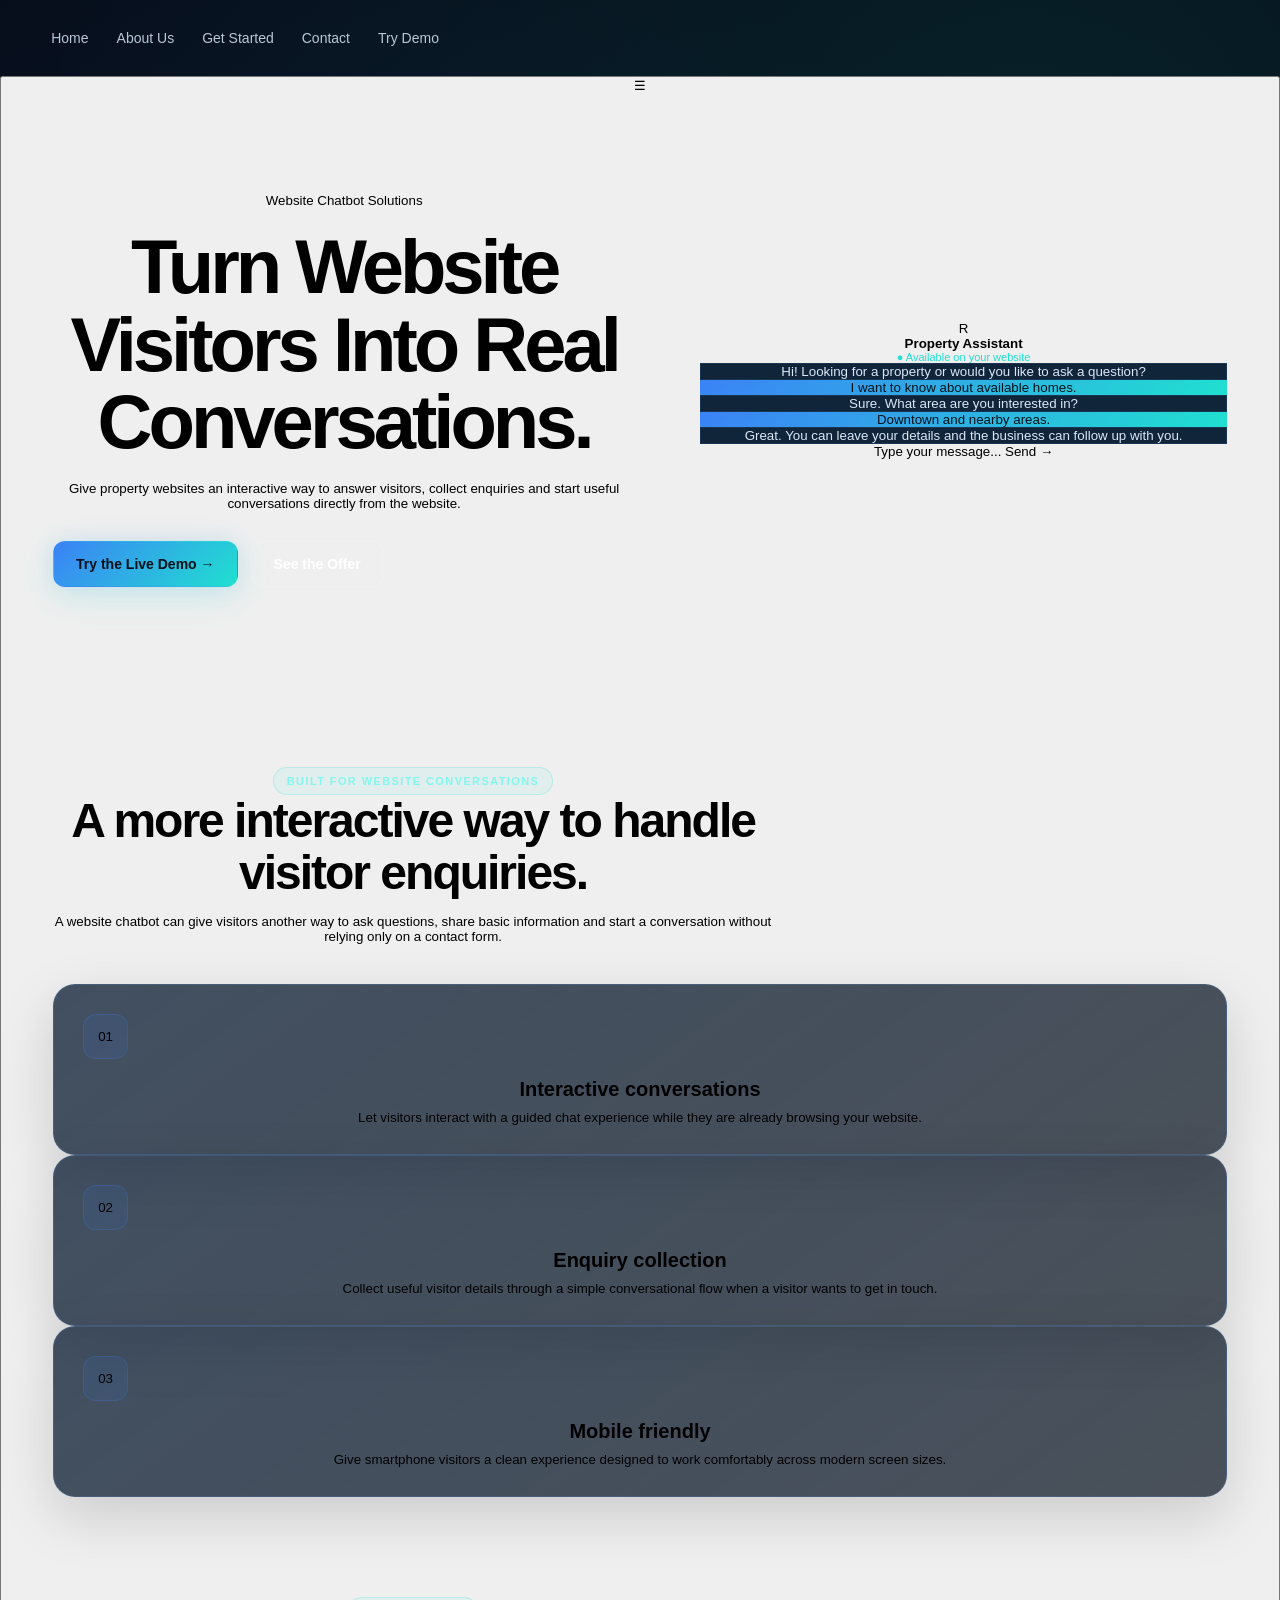
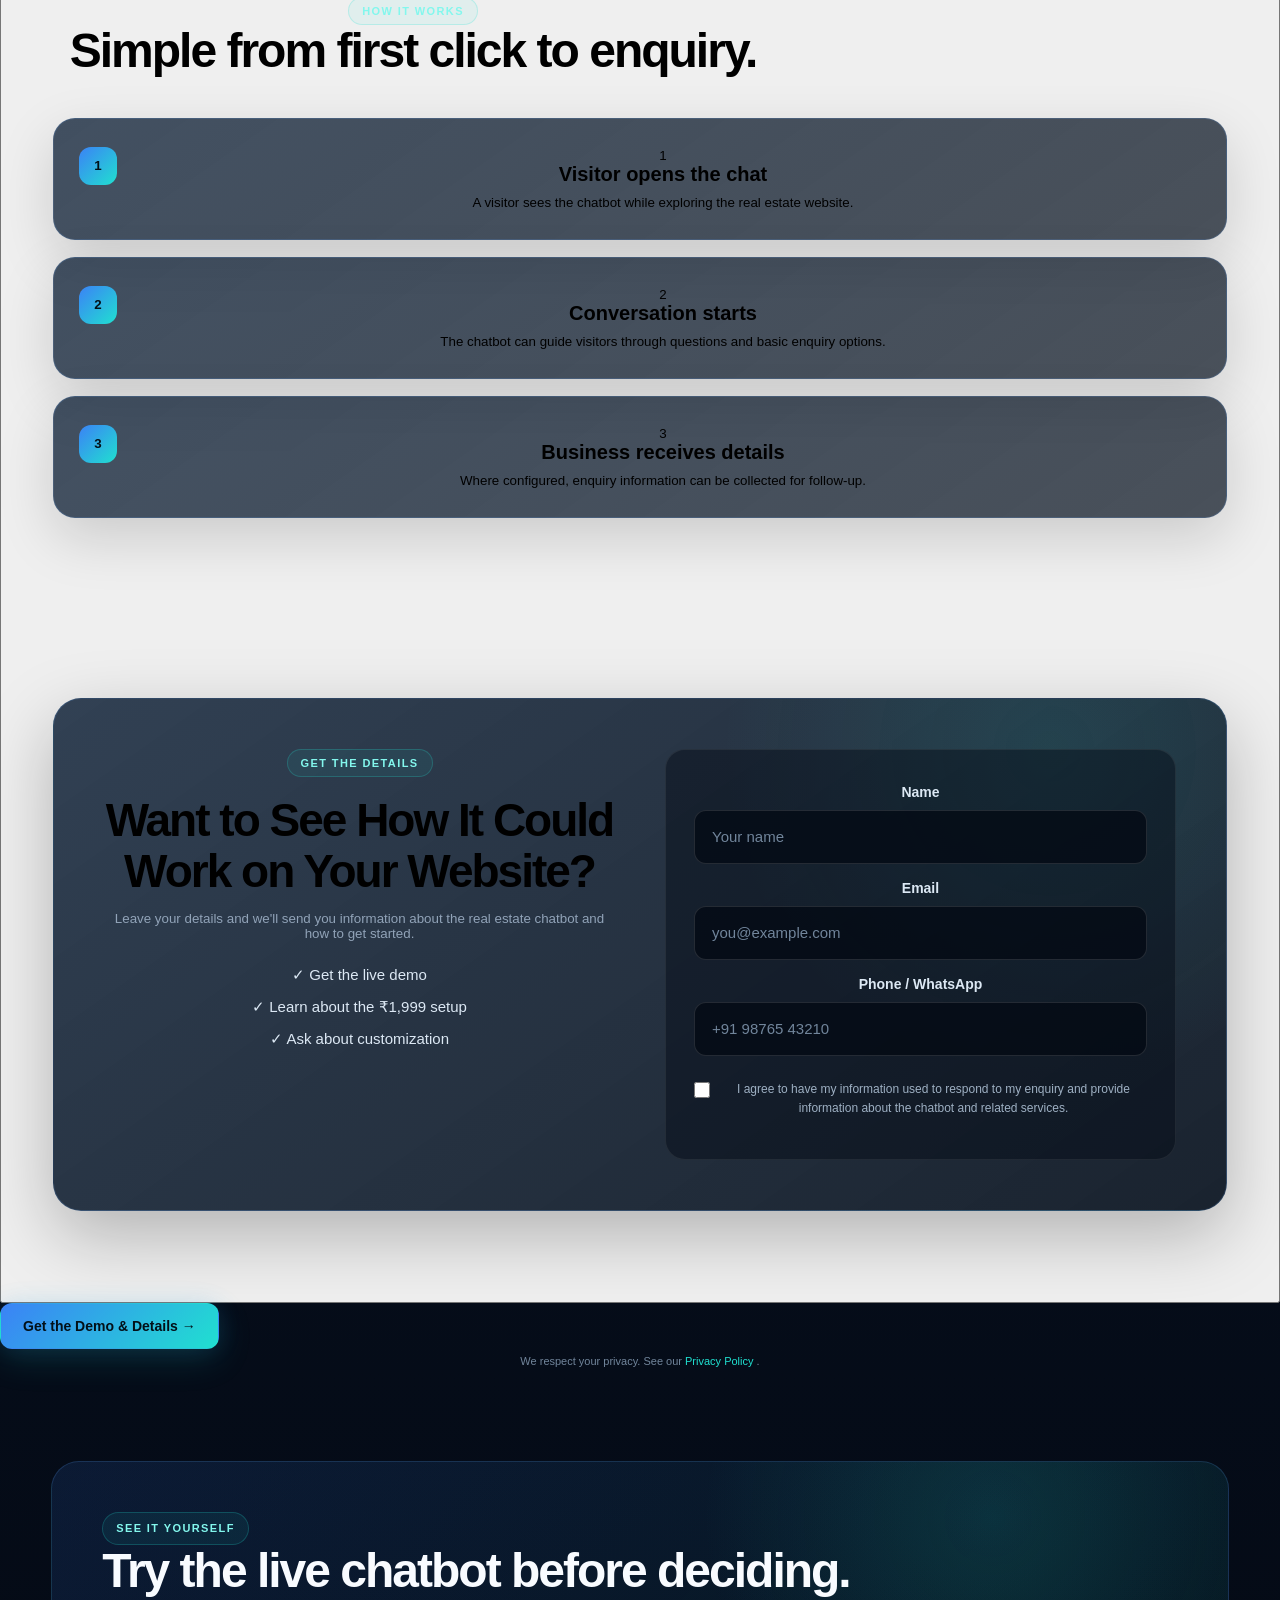
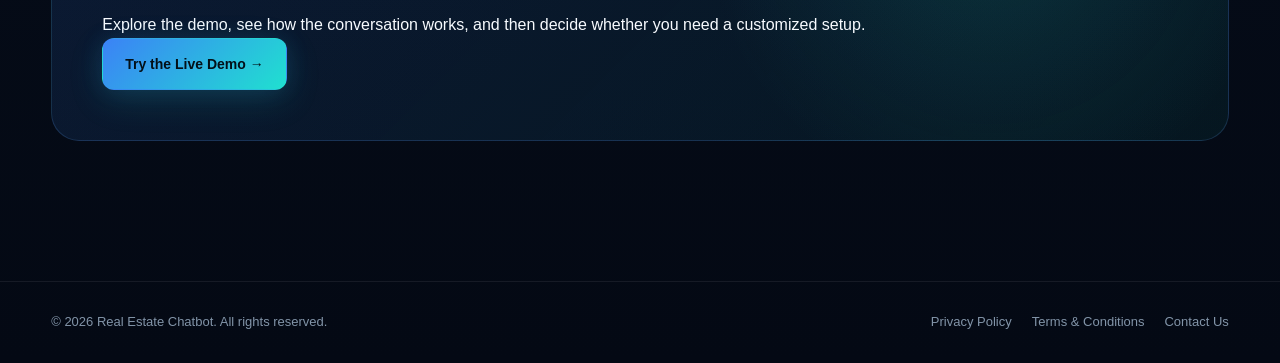
==== commit a21c1b58: "Update index.html" ====
--- a/index.html
+++ b/index.html
@@ -202,11 +202,7 @@
 <header class="navbar">
   <div class="container nav-inner">
 
-    <button class="menu-btn"
-            aria-label="Open navigation"
-            onclick="toggleMenu()">☰</button>
-
-    <nav class="nav-links" id="navLinks">
+        <nav class="nav-links" id="navLinks">
       <a class="active" href="index.html">Home</a>
       <a href="about.html">About Us</a>
       <a href="sales.html">Get Started</a>
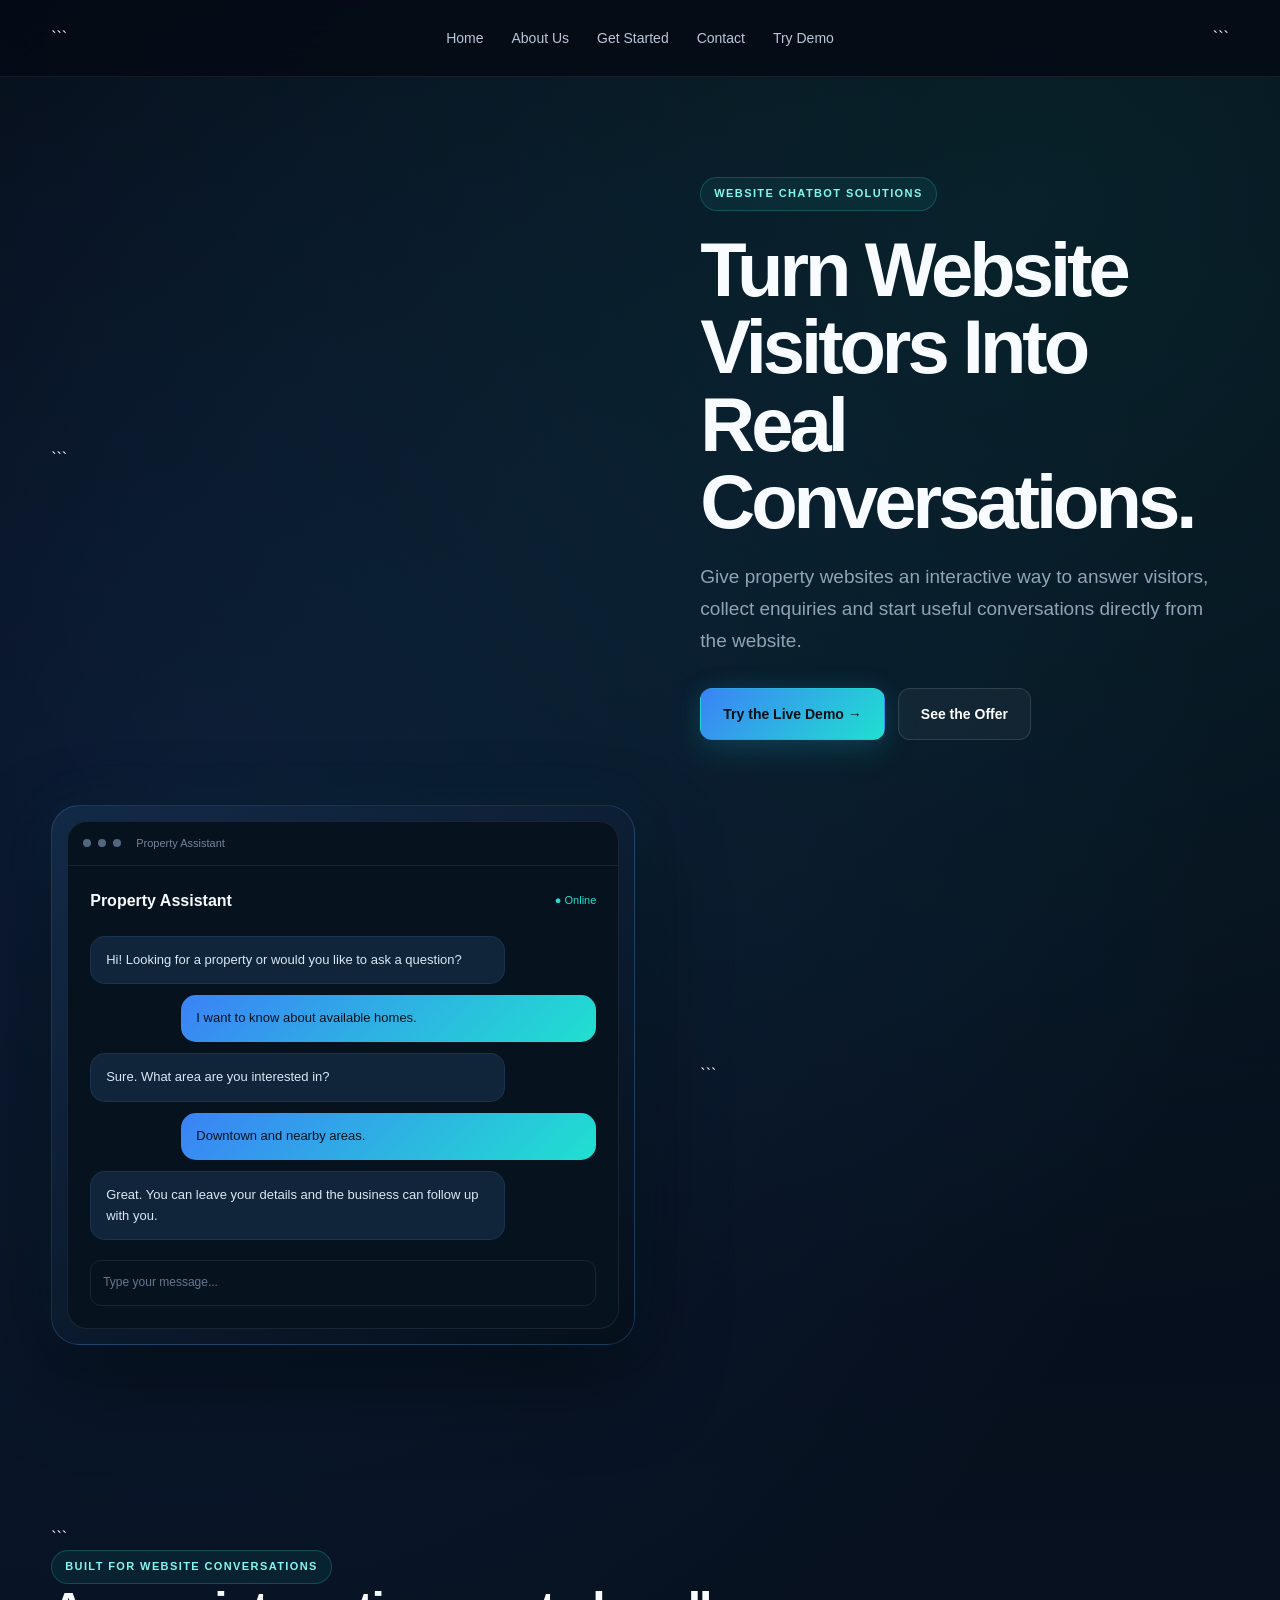
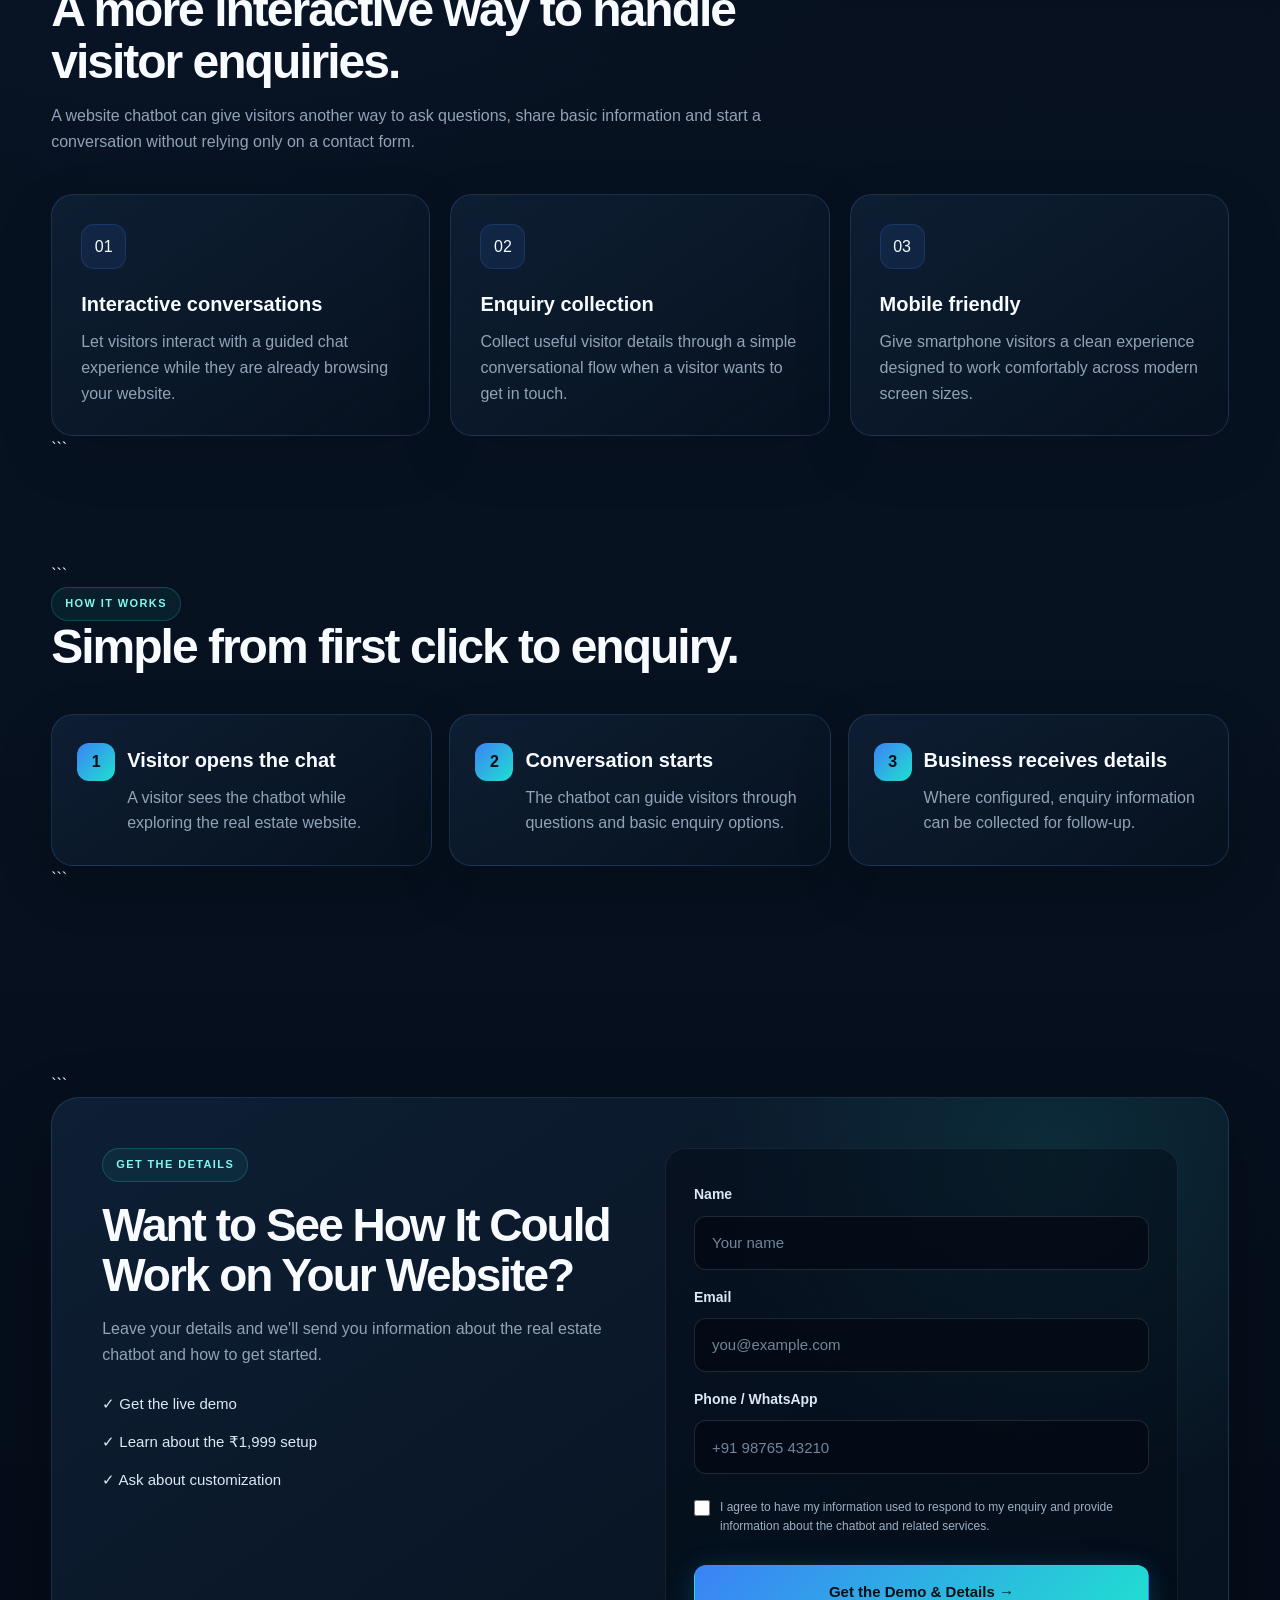
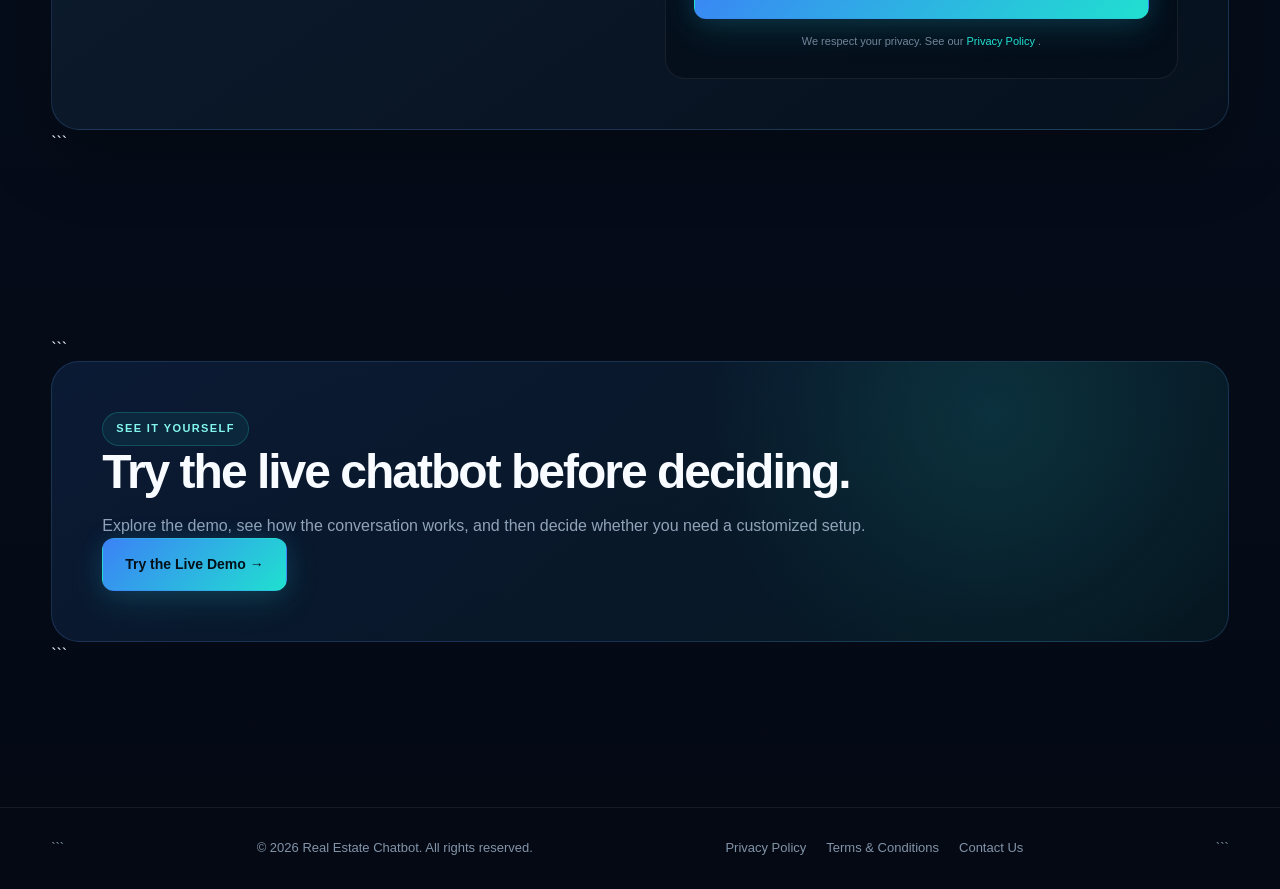
==== commit 4cf77a5c: "Update index.html" ====
--- a/index.html
+++ b/index.html
@@ -1,4 +1,5 @@
 <!DOCTYPE html>
+
 <html lang="en">
 <head>
 <meta charset="UTF-8">
@@ -195,541 +196,569 @@
 }
 
 </style>
+
 </head>
 
 <body>
 
-<header class="navbar">
+<!-- NAVIGATION -->
+
+<header class="nav">
+
   <div class="container nav-inner">
 
-        <nav class="nav-links" id="navLinks">
-      <a class="active" href="index.html">Home</a>
-      <a href="about.html">About Us</a>
-      <a href="sales.html">Get Started</a>
-      <a href="contact.html">Contact</a>
-      <a class="nav-cta" href="demo.html">Try Demo</a>
-    </nav>
-
-  </div>
+```
+<button
+  class="menu"
+  aria-label="Open navigation"
+  onclick="toggleMenu()"
+>
+  ☰
+</button>
+
+<nav class="nav-links" id="navLinks">
+
+  <a class="active" href="index.html">
+    Home
+  </a>
+
+  <a href="about.html">
+    About Us
+  </a>
+
+  <a href="sales.html">
+    Get Started
+  </a>
+
+  <a href="contact.html">
+    Contact
+  </a>
+
+  <a href="demo.html">
+    Try Demo
+  </a>
+
+</nav>
+```
+
+  </div>
+
 </header>
 
+<main>
+
+<!-- HERO -->
+
+<section class="hero">
+
+  <div class="container hero-grid">
+
+```
+<div>
+
+  <span class="eyebrow">
+    Website Chatbot Solutions
+  </span>
+
+  <h1>
+    Turn Website Visitors Into
+    <span class="gradient-text">
+      Real Conversations.
+    </span>
+  </h1>
+
+  <p class="lead">
+    Give property websites an interactive way to answer visitors,
+    collect enquiries and start useful conversations directly from
+    the website.
+  </p>
+
+  <div class="actions">
+
+    <a class="btn btn-primary" href="demo.html">
+      Try the Live Demo →
+    </a>
+
+    <a class="btn btn-secondary" href="sales.html">
+      See the Offer
+    </a>
+
+  </div>
+
+</div>
+
+
+<!-- CHATBOT VISUAL -->
+
+<div class="visual" aria-label="Chatbot visual">
+
+  <div class="window">
+
+    <div class="window-top">
+
+      <span class="dot"></span>
+      <span class="dot"></span>
+      <span class="dot"></span>
+
+      <span style="margin-left:8px;">
+        Property Assistant
+      </span>
+
+    </div>
+
+
+    <div class="chat">
+
+      <div class="chat-head">
+
+        <strong>
+          Property Assistant
+        </strong>
+
+        <span class="online">
+          ● Online
+        </span>
+
+      </div>
+
+
+      <div class="bubble bot">
+        Hi! Looking for a property or would you like to ask a question?
+      </div>
+
+      <div class="bubble user">
+        I want to know about available homes.
+      </div>
+
+      <div class="bubble bot">
+        Sure. What area are you interested in?
+      </div>
+
+      <div class="bubble user">
+        Downtown and nearby areas.
+      </div>
+
+      <div class="bubble bot">
+        Great. You can leave your details and the business can follow up with you.
+      </div>
+
+
+      <div class="input">
+        Type your message...
+      </div>
+
+    </div>
+
+  </div>
+
+</div>
+```
+
+  </div>
+
+</section>
+
+<!-- FEATURES -->
+
+<section class="section">
+
+  <div class="container">
+
+```
+<div class="section-head">
+
+  <span class="eyebrow">
+    Built for website conversations
+  </span>
+
+  <h2>
+    A more interactive way to handle visitor enquiries.
+  </h2>
+
+  <p class="muted">
+    A website chatbot can give visitors another way to ask questions,
+    share basic information and start a conversation without relying
+    only on a contact form.
+  </p>
+
+</div>
+
+
+<div class="grid3">
+
+  <article class="card">
+
+    <div class="icon">
+      01
+    </div>
+
+    <h3>
+      Interactive conversations
+    </h3>
+
+    <p class="muted">
+      Let visitors interact with a guided chat experience while they
+      are already browsing your website.
+    </p>
+
+  </article>
+
+
+  <article class="card">
+
+    <div class="icon">
+      02
+    </div>
+
+    <h3>
+      Enquiry collection
+    </h3>
+
+    <p class="muted">
+      Collect useful visitor details through a simple conversational
+      flow when a visitor wants to get in touch.
+    </p>
+
+  </article>
+
+
+  <article class="card">
+
+    <div class="icon">
+      03
+    </div>
+
+    <h3>
+      Mobile friendly
+    </h3>
+
+    <p class="muted">
+      Give smartphone visitors a clean experience designed to work
+      comfortably across modern screen sizes.
+    </p>
+
+  </article>
+
+</div>
+```
+
+  </div>
+
+</section>
+
+<!-- HOW IT WORKS -->
+
+<section
+  class="section"
+  style="padding-top:10px"
+>
+
+  <div class="container">
+
+```
+<div class="section-head">
+
+  <span class="eyebrow">
+    How it works
+  </span>
+
+  <h2>
+    Simple from first click to enquiry.
+  </h2>
+
+</div>
+
+
+<div class="grid3 steps">
+
+  <article class="card step">
+
+    <h3>
+      Visitor opens the chat
+    </h3>
+
+    <p class="muted">
+      A visitor sees the chatbot while exploring the real estate website.
+    </p>
+
+  </article>
+
+
+  <article class="card step">
+
+    <h3>
+      Conversation starts
+    </h3>
+
+    <p class="muted">
+      The chatbot can guide visitors through questions and basic
+      enquiry options.
+    </p>
+
+  </article>
+
+
+  <article class="card step">
+
+    <h3>
+      Business receives details
+    </h3>
+
+    <p class="muted">
+      Where configured, enquiry information can be collected for follow-up.
+    </p>
+
+  </article>
+
+</div>
+```
+
+  </div>
+
+</section>
+
+<!-- LEAD CAPTURE -->
+
+<section class="section lead-capture">
+
+  <div class="container">
+
+```
+<div class="lead-capture-box">
+
+  <!-- LEFT -->
+
+  <div class="lead-capture-content">
+
+    <div class="eyebrow">
+      Get the details
+    </div>
+
+    <h2>
+      Want to See How It Could Work on Your Website?
+    </h2>
+
+    <p class="muted">
+      Leave your details and we'll send you information about
+      the real estate chatbot and how to get started.
+    </p>
+
+
+    <div class="capture-points">
+
+      <div>
+        ✓ Get the live demo
+      </div>
+
+      <div>
+        ✓ Learn about the ₹1,999 setup
+      </div>
+
+      <div>
+        ✓ Ask about customization
+      </div>
+
+    </div>
+
+  </div>
+
+
+  <!-- FORM -->
+
+  <form
+    class="lead-form"
+    id="leadForm"
+    onsubmit="submitLead(event)"
+  >
+
+    <label for="name">
+      Name
+    </label>
+
+    <input
+      type="text"
+      id="name"
+      name="name"
+      placeholder="Your name"
+      autocomplete="name"
+      required
+    >
+
+
+    <label for="email">
+      Email
+    </label>
+
+    <input
+      type="email"
+      id="email"
+      name="email"
+      placeholder="you@example.com"
+      autocomplete="email"
+      required
+    >
+
+
+    <label for="phone">
+      Phone / WhatsApp
+    </label>
+
+    <input
+      type="tel"
+      id="phone"
+      name="phone"
+      placeholder="+91 98765 43210"
+      autocomplete="tel"
+      required
+    >
+
+
+    <label class="consent">
+
+      <input
+        type="checkbox"
+        id="consent"
+        required
+      >
+
+      <span>
+        I agree to have my information used to respond to my
+        enquiry and provide information about the chatbot and
+        related services.
+      </span>
+
+    </label>
+
+
     <button
-      class="menu-btn"
-      aria-label="Open navigation"
-      onclick="toggleMenu()"
+      type="submit"
+      class="btn btn-primary"
+      id="leadSubmitButton"
     >
-      ☰
-    
-<main>
-
-
-<!-- HERO -->
-
-<section class="hero">
-
-  <div class="container hero-grid">
-
-    <div>
-
-      <span class="badge">
-        <span class="badge-dot"></span>
-        Website Chatbot Solutions
-      </span>
-
-      <h1>
-        Turn Website Visitors Into
-        <span class="gradient-text">Real Conversations.</span>
-      </h1>
-
-      <p>
-        Give property websites an interactive way to answer visitors,
-        collect enquiries and start useful conversations directly from
-        the website.
-      </p>
-
-      <div class="actions">
-
-        <a class="btn btn-primary" href="demo.html">
-          Try the Live Demo →
-        </a>
-
-        <a class="btn btn-secondary" href="sales.html">
-          See the Offer
-        </a>
-
-      </div>
-
-    </div>
-
-
-    <div class="chat-window" aria-label="Chatbot visual">
-
-      <div class="chat-top">
-
-        <div class="avatar">R</div>
-
-        <div>
-
-          <strong>Property Assistant</strong>
-
-          <div class="online">
-            ● Available on your website
-          </div>
-
-        </div>
-
-      </div>
-
-
-      <div class="chat-body">
-
-        <div class="msg bot">
-          Hi! Looking for a property or would you like to ask a question?
-        </div>
-
-        <div class="msg user">
-          I want to know about available homes.
-        </div>
-
-        <div class="msg bot">
-          Sure. What area are you interested in?
-        </div>
-
-        <div class="msg user">
-          Downtown and nearby areas.
-        </div>
-
-        <div class="msg bot">
-          Great. You can leave your details and the business can follow up with you.
-        </div>
-
-      </div>
-
-
-      <div class="chat-input">
-
-        <span>
-          Type your message...
-        </span>
-
-        <span class="send">
-          Send →
-        </span>
-
-      </div>
-
-    </div>
-
-  </div>
-
-</section>
-
-
-
-<!-- FEATURES -->
-
-<section class="section">
-
-  <div class="container">
-
-    <div class="section-head">
-
-      <span class="eyebrow">
-        Built for website conversations
-      </span>
-
-      <h2>
-        A more interactive way to handle visitor enquiries.
-      </h2>
-
-      <p>
-        A website chatbot can give visitors another way to ask questions,
-        share basic information and start a conversation without relying
-        only on a contact form.
-      </p>
-
-    </div>
-
-
-    <div class="grid-3">
-
-      <article class="card">
-
-        <div class="icon">01</div>
-
-        <h3>
-          Interactive conversations
-        </h3>
-
-        <p>
-          Let visitors interact with a guided chat experience while they
-          are already browsing your website.
-        </p>
-
-      </article>
-
-
-      <article class="card">
-
-        <div class="icon">02</div>
-
-        <h3>
-          Enquiry collection
-        </h3>
-
-        <p>
-          Collect useful visitor details through a simple conversational
-          flow when a visitor wants to get in touch.
-        </p>
-
-      </article>
-
-
-      <article class="card">
-
-        <div class="icon">03</div>
-
-        <h3>
-          Mobile friendly
-        </h3>
-
-        <p>
-          Give smartphone visitors a clean experience designed to work
-          comfortably across modern screen sizes.
-        </p>
-
-      </article>
-
-    </div>
-
-  </div>
-
-</section>
-
-
-
-<!-- HOW IT WORKS -->
-
-<section class="section" style="padding-top:10px">
-
-  <div class="container">
-
-    <div class="section-head">
-
-      <span class="eyebrow">
-        How it works
-      </span>
-
-      <h2>
-        Simple from first click to enquiry.
-      </h2>
-
-    </div>
-
-
-    <div class="grid-3 steps">
-
-      <article class="card step">
-
-        <div class="step-number">
-          1
-        </div>
-
-        <h3>
-          Visitor opens the chat
-        </h3>
-
-        <p>
-          A visitor sees the chatbot while exploring the real estate website.
-        </p>
-
-      </article>
-
-
-      <article class="card step">
-
-        <div class="step-number">
-          2
-        </div>
-
-        <h3>
-          Conversation starts
-        </h3>
-
-        <p>
-          The chatbot can guide visitors through questions and basic
-          enquiry options.
-        </p>
-
-      </article>
-
-
-      <article class="card step">
-
-        <div class="step-number">
-          3
-        </div>
-
-        <h3>
-          Business receives details
-        </h3>
-
-        <p>
-          Where configured, enquiry information can be collected for follow-up.
-        </p>
-
-      </article>
-
-    </div>
-
-  </div>
-
-</section>
-
-
-
-<!-- LEAD CAPTURE -->
-
-<section class="section lead-capture">
-
-  <div class="container">
-
-    <div class="lead-capture-box">
-
-
-      <!-- LEFT -->
-
-      <div class="lead-capture-content">
-
-        <div class="eyebrow">
-          Get the details
-        </div>
-
-        <h2>
-          Want to See How It Could Work on Your Website?
-        </h2>
-
-        <p class="muted">
-          Leave your details and we'll send you information about
-          the real estate chatbot and how to get started.
-        </p>
-
-
-        <div class="capture-points">
-
-          <div>
-            ✓ Get the live demo
-          </div>
-
-          <div>
-            ✓ Learn about the ₹1,999 setup
-          </div>
-
-          <div>
-            ✓ Ask about customization
-          </div>
-
-        </div>
-
-      </div>
-
-
-      <!-- FORM -->
-
-      <form
-        class="lead-form"
-        id="leadForm"
-        onsubmit="submitLead(event)"
-      >
-
-        <label for="name">
-          Name
-        </label>
-
-        <input
-          type="text"
-          id="name"
-          name="name"
-          placeholder="Your name"
-          autocomplete="name"
-          required
-        >
-
-
-        <label for="email">
-          Email
-        </label>
-
-        <input
-          type="email"
-          id="email"
-          name="email"
-          placeholder="you@example.com"
-          autocomplete="email"
-          required
-        >
-
-
-        <label for="phone">
-          Phone / WhatsApp
-        </label>
-
-        <input
-          type="tel"
-          id="phone"
-          name="phone"
-          placeholder="+91 98765 43210"
-          autocomplete="tel"
-          required
-        >
-
-
-        <label class="consent">
-
-          <input
-            type="checkbox"
-            id="consent"
-            required
-          >
-
-          <span>
-            I agree to have my information used to respond to my
-            enquiry and provide information about the chatbot and
-            related services.
-          </span>
-
-        </label>
-
-
-        <button
-          type="submit"
-          class="btn btn-primary"
-          id="leadSubmitButton"
-        >
-          Get the Demo &amp; Details →
-        </button>
-
-
-        <p class="form-note">
-
-          We respect your privacy.
-          See our
-          <a href="privacy.html">
-            Privacy Policy
-          </a>.
-
-        </p>
-
-
-        <div
-          id="successMessage"
-          class="success-message"
-          style="display:none;"
-        >
-
-          <strong>
-            ✓ Your details have been received.
-          </strong>
-
-          <p>
-            Opening the live chatbot demo...
-          </p>
-
-        </div>
-
-
-        <div
-          id="errorMessage"
-          class="error-message"
-          style="display:none;"
-        >
-          Something went wrong. Please try again.
-        </div>
-
-      </form>
-
-    </div>
-
-  </div>
-
-</section>
-
-
-
-<!-- CTA -->
-
-<section class="section">
-
-  <div class="container">
-
-    <div class="cta">
-
-      <div>
-
-        <span class="eyebrow">
-          See it yourself
-        </span>
-
-        <h2>
-          Try the live chatbot before deciding.
-        </h2>
-
-        <p>
-          Explore the demo, see how the conversation works,
-          and then decide whether you need a customized setup.
-        </p>
-
-      </div>
-
-
-      <a
-        class="btn btn-primary"
-        href="demo.html"
-      >
-        Try the Live Demo →
-      </a>
-
-    </div>
-
-  </div>
-
-</section>
-
-</main>
-
-
-
-<!-- FOOTER -->
-
-<footer>
-
-  <div class="container footer-inner">
-
-    <div>
-      © 2026 Real Estate Chatbot. All rights reserved.
-    </div>
-
-    <div class="footer-links">
+      Get the Demo &amp; Details →
+    </button>
+
+
+    <p class="form-note">
+
+      We respect your privacy.
+      See our
 
       <a href="privacy.html">
         Privacy Policy
-      </a>
-
-      <a href="terms.html">
-        Terms &amp; Conditions
-      </a>
-
-      <a href="contact.html">
-        Contact Us
-      </a>
+      </a>.
+
+    </p>
+
+
+    <div
+      id="successMessage"
+      class="success-message"
+      style="display:none;"
+    >
+
+      <strong>
+        ✓ Your details have been received.
+      </strong>
+
+      <p>
+        Opening the live chatbot demo...
+      </p>
 
     </div>
 
+
+    <div
+      id="errorMessage"
+      class="error-message"
+      style="display:none;"
+    >
+      Something went wrong. Please try again.
+    </div>
+
+  </form>
+
+</div>
+```
+
+  </div>
+
+</section>
+
+<!-- CTA -->
+
+<section class="section">
+
+  <div class="container">
+
+```
+<div class="cta">
+
+  <div>
+
+    <span class="eyebrow">
+      See it yourself
+    </span>
+
+    <h2>
+      Try the live chatbot before deciding.
+    </h2>
+
+    <p class="muted">
+      Explore the demo, see how the conversation works,
+      and then decide whether you need a customized setup.
+    </p>
+
+  </div>
+
+
+  <a
+    class="btn btn-primary"
+    href="demo.html"
+  >
+    Try the Live Demo →
+  </a>
+
+</div>
+```
+
+  </div>
+
+</section>
+
+</main>
+
+<!-- FOOTER -->
+
+<footer>
+
+  <div class="container footer-inner">
+
+```
+<div>
+  © 2026 Real Estate Chatbot. All rights reserved.
+</div>
+
+<div class="footer-links">
+
+  <a href="privacy.html">
+    Privacy Policy
+  </a>
+
+  <a href="terms.html">
+    Terms &amp; Conditions
+  </a>
+
+  <a href="contact.html">
+    Contact Us
+  </a>
+
+</div>
+```
+
   </div>
 
 </footer>
-
-
 
 <script>
 
@@ -855,8 +884,6 @@
       }
     );
 
-
-    /* Show success briefly */
 
     form
       .querySelectorAll(
@@ -872,11 +899,6 @@
     successMessage.style.display = "block";
 
 
-    /*
-      Give Google Sheets request a moment to complete,
-      then open the live chatbot.
-    */
-
     setTimeout(function() {
 
       window.location.href = LIVE_CHATBOT_URL;
@@ -903,4 +925,3 @@
 
 </body>
 </html>
-
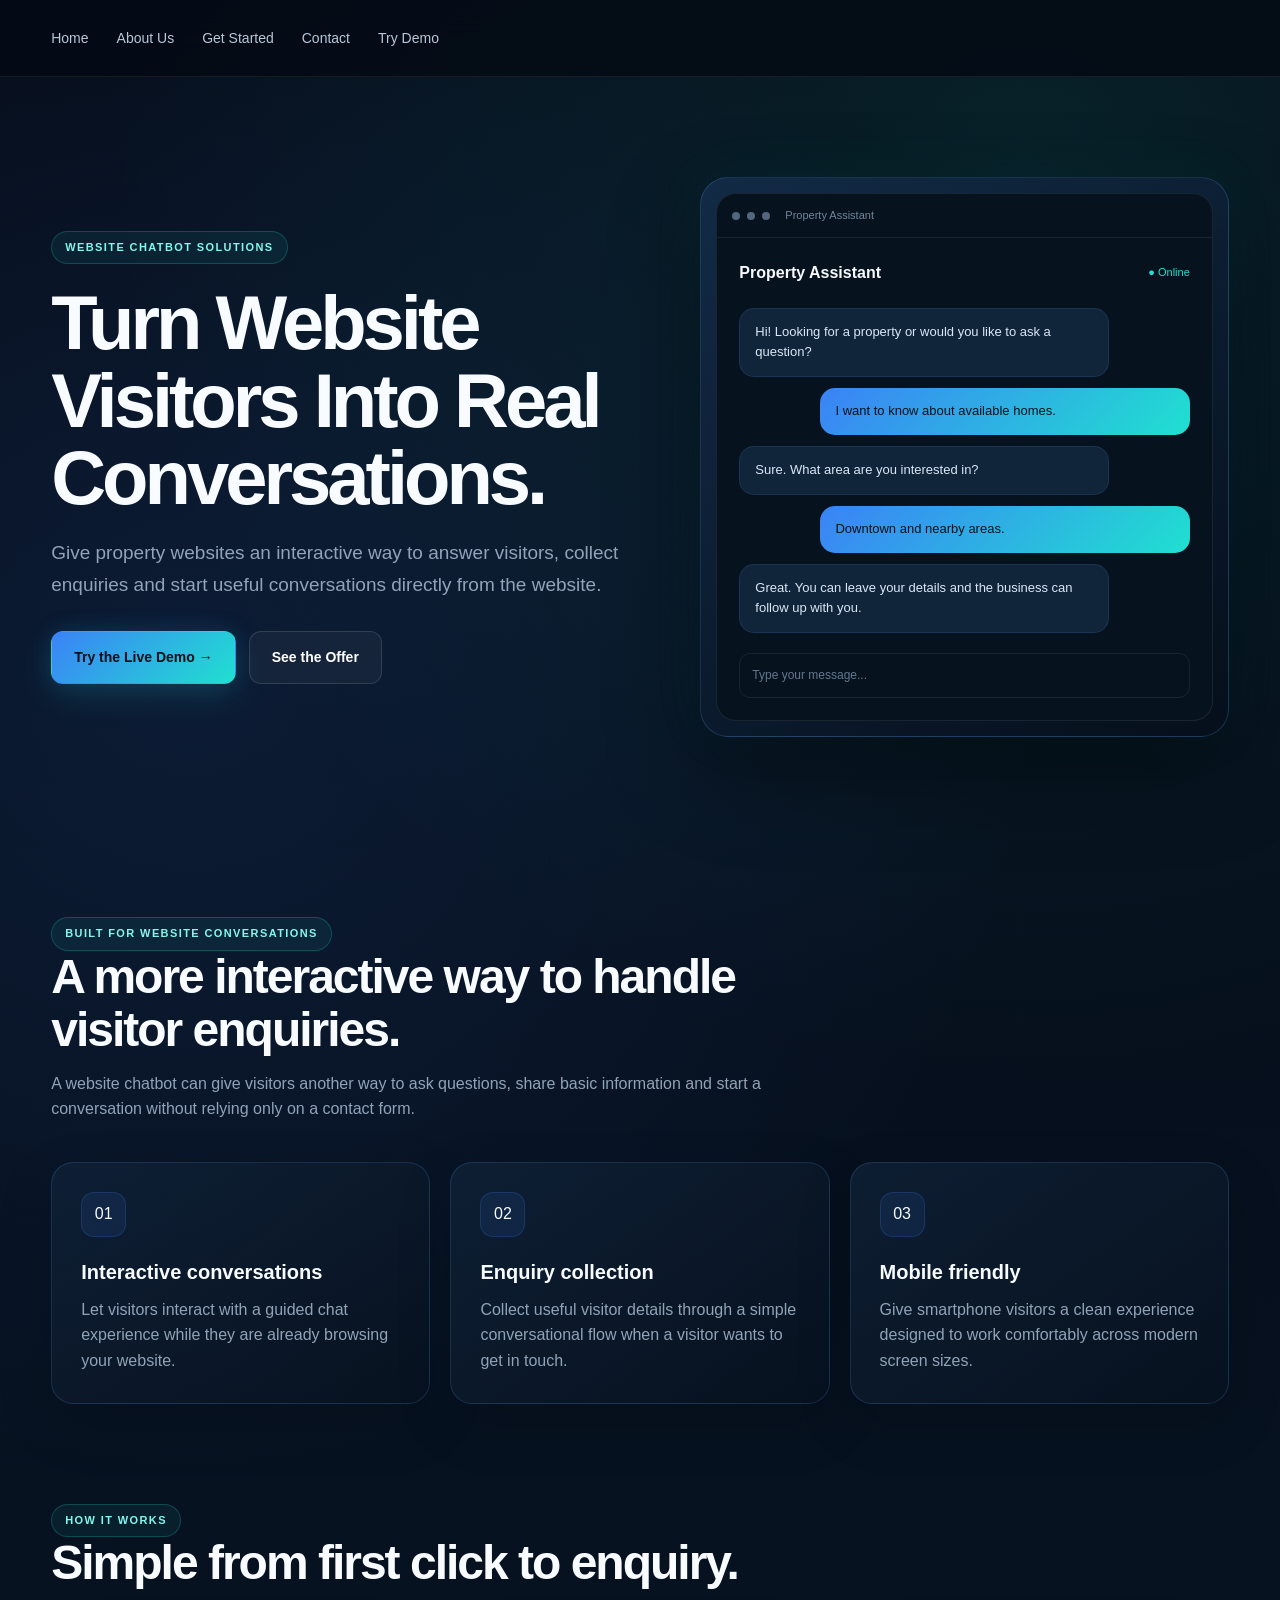
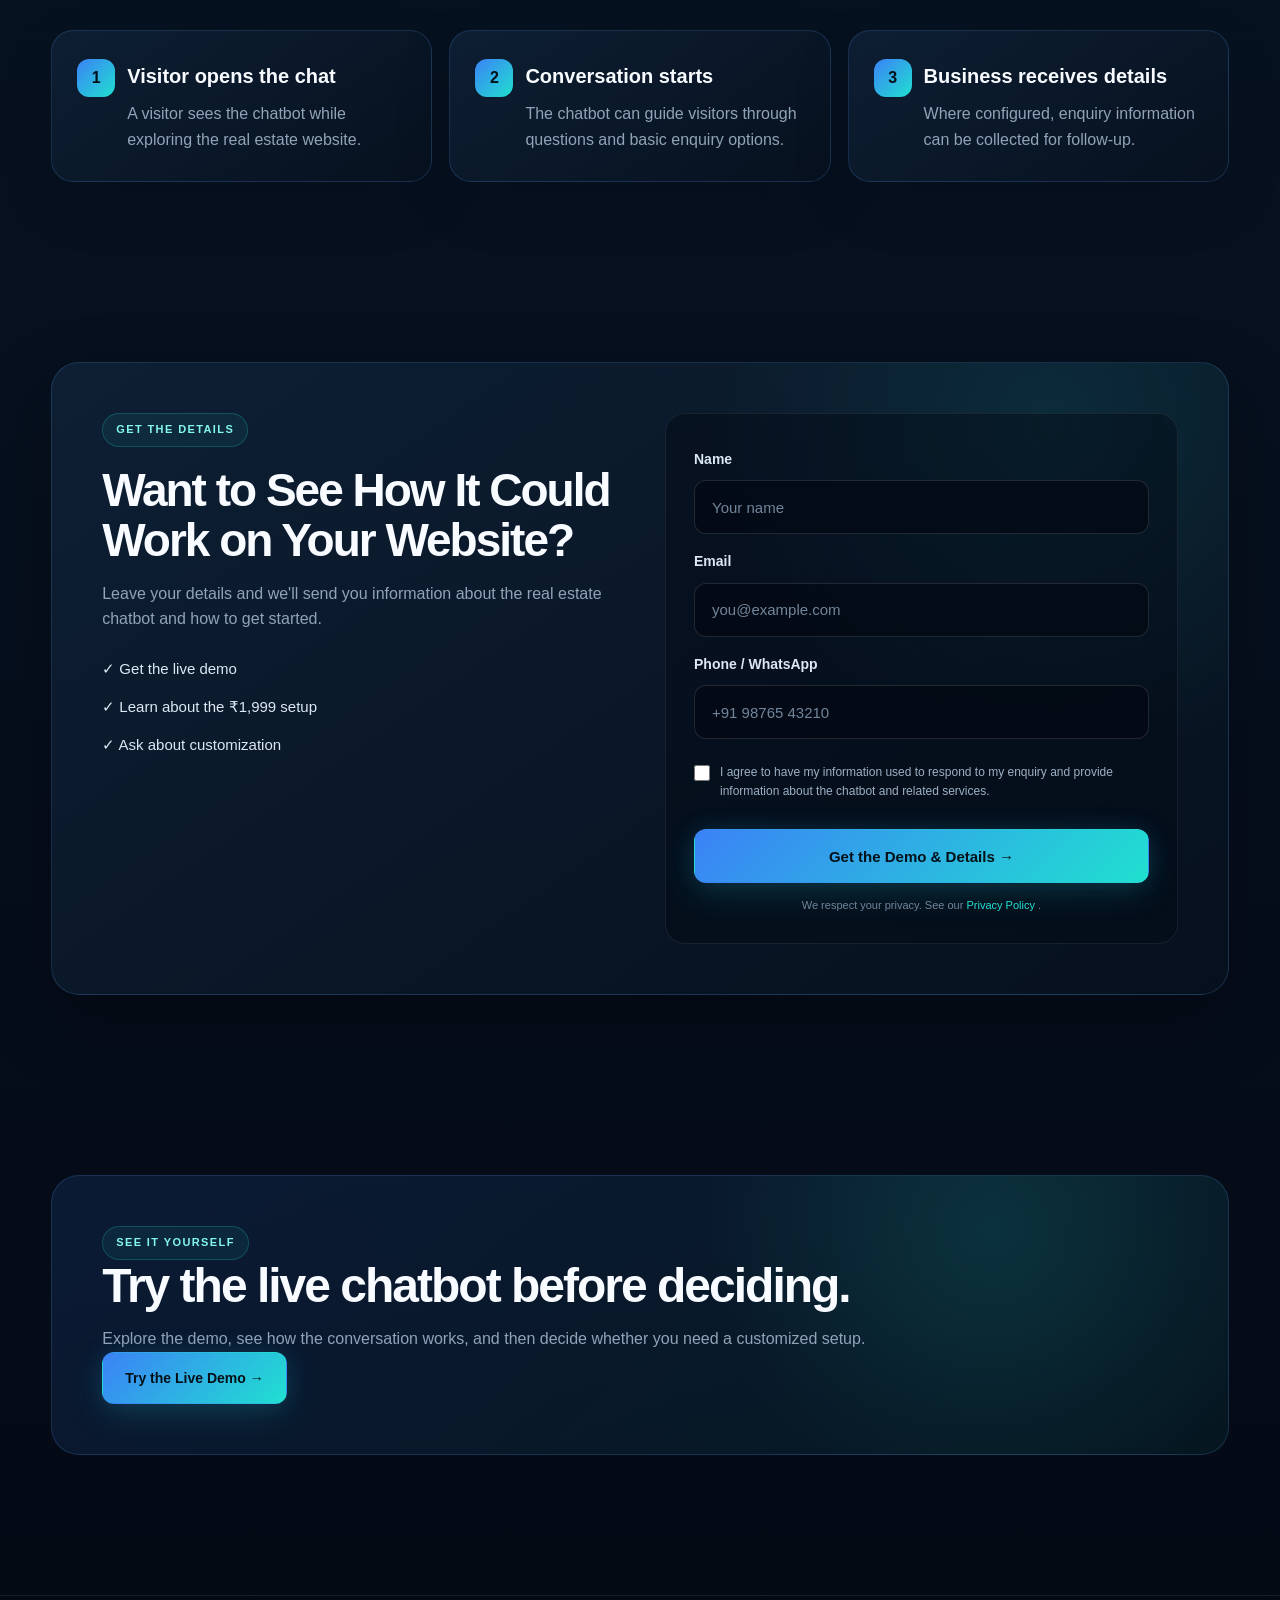
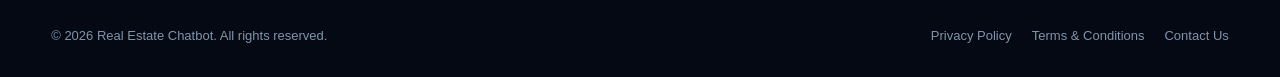
==== commit 666957bc: "Update index.html" ====
--- a/index.html
+++ b/index.html
@@ -1,5 +1,4 @@
 <!DOCTYPE html>
-
 <html lang="en">
 <head>
 <meta charset="UTF-8">
@@ -207,39 +206,38 @@
 
   <div class="container nav-inner">
 
-```
-<button
-  class="menu"
-  aria-label="Open navigation"
-  onclick="toggleMenu()"
->
-  ☰
-</button>
-
-<nav class="nav-links" id="navLinks">
-
-  <a class="active" href="index.html">
-    Home
-  </a>
-
-  <a href="about.html">
-    About Us
-  </a>
-
-  <a href="sales.html">
-    Get Started
-  </a>
-
-  <a href="contact.html">
-    Contact
-  </a>
-
-  <a href="demo.html">
-    Try Demo
-  </a>
-
-</nav>
-```
+    <button
+      class="menu"
+      aria-label="Open navigation"
+      onclick="toggleMenu()"
+    >
+      ☰
+    </button>
+
+    <nav class="nav-links" id="navLinks">
+
+      <a class="active" href="index.html">
+        Home
+      </a>
+
+      <a href="about.html">
+        About Us
+      </a>
+
+      <a href="sales.html">
+        Get Started
+      </a>
+
+      <a href="contact.html">
+        Contact
+      </a>
+
+      <!-- CHANGED: GOES TO LEAD FORM -->
+      <a href="#lead-capture">
+        Try Demo
+      </a>
+
+    </nav>
 
   </div>
 
@@ -253,198 +251,203 @@
 
   <div class="container hero-grid">
 
-```
-<div>
-
-  <span class="eyebrow">
-    Website Chatbot Solutions
-  </span>
-
-  <h1>
-    Turn Website Visitors Into
-    <span class="gradient-text">
-      Real Conversations.
-    </span>
-  </h1>
-
-  <p class="lead">
-    Give property websites an interactive way to answer visitors,
-    collect enquiries and start useful conversations directly from
-    the website.
-  </p>
-
-  <div class="actions">
-
-    <a class="btn btn-primary" href="demo.html">
-      Try the Live Demo →
-    </a>
-
-    <a class="btn btn-secondary" href="sales.html">
-      See the Offer
-    </a>
+    <div>
+
+      <span class="eyebrow">
+        Website Chatbot Solutions
+      </span>
+
+      <h1>
+        Turn Website Visitors Into
+        <span class="gradient-text">
+          Real Conversations.
+        </span>
+      </h1>
+
+      <p class="lead">
+        Give property websites an interactive way to answer visitors,
+        collect enquiries and start useful conversations directly from
+        the website.
+      </p>
+
+      <div class="actions">
+
+        <!-- CHANGED: GOES TO LEAD FORM -->
+        <a
+          class="btn btn-primary"
+          href="#lead-capture"
+        >
+          Try the Live Demo →
+        </a>
+
+        <a
+          class="btn btn-secondary"
+          href="sales.html"
+        >
+          See the Offer
+        </a>
+
+      </div>
+
+    </div>
+
+
+    <!-- CHATBOT VISUAL -->
+
+    <div class="visual" aria-label="Chatbot visual">
+
+      <div class="window">
+
+        <div class="window-top">
+
+          <span class="dot"></span>
+          <span class="dot"></span>
+          <span class="dot"></span>
+
+          <span style="margin-left:8px;">
+            Property Assistant
+          </span>
+
+        </div>
+
+
+        <div class="chat">
+
+          <div class="chat-head">
+
+            <strong>
+              Property Assistant
+            </strong>
+
+            <span class="online">
+              ● Online
+            </span>
+
+          </div>
+
+
+          <div class="bubble bot">
+            Hi! Looking for a property or would you like to ask a question?
+          </div>
+
+          <div class="bubble user">
+            I want to know about available homes.
+          </div>
+
+          <div class="bubble bot">
+            Sure. What area are you interested in?
+          </div>
+
+          <div class="bubble user">
+            Downtown and nearby areas.
+          </div>
+
+          <div class="bubble bot">
+            Great. You can leave your details and the business can follow up with you.
+          </div>
+
+
+          <div class="input">
+            Type your message...
+          </div>
+
+        </div>
+
+      </div>
+
+    </div>
 
   </div>
 
-</div>
-
-
-<!-- CHATBOT VISUAL -->
-
-<div class="visual" aria-label="Chatbot visual">
-
-  <div class="window">
-
-    <div class="window-top">
-
-      <span class="dot"></span>
-      <span class="dot"></span>
-      <span class="dot"></span>
-
-      <span style="margin-left:8px;">
-        Property Assistant
+</section>
+
+
+<!-- FEATURES -->
+
+<section class="section">
+
+  <div class="container">
+
+    <div class="section-head">
+
+      <span class="eyebrow">
+        Built for website conversations
       </span>
 
+      <h2>
+        A more interactive way to handle visitor enquiries.
+      </h2>
+
+      <p class="muted">
+        A website chatbot can give visitors another way to ask questions,
+        share basic information and start a conversation without relying
+        only on a contact form.
+      </p>
+
     </div>
 
 
-    <div class="chat">
-
-      <div class="chat-head">
-
-        <strong>
-          Property Assistant
-        </strong>
-
-        <span class="online">
-          ● Online
-        </span>
-
-      </div>
-
-
-      <div class="bubble bot">
-        Hi! Looking for a property or would you like to ask a question?
-      </div>
-
-      <div class="bubble user">
-        I want to know about available homes.
-      </div>
-
-      <div class="bubble bot">
-        Sure. What area are you interested in?
-      </div>
-
-      <div class="bubble user">
-        Downtown and nearby areas.
-      </div>
-
-      <div class="bubble bot">
-        Great. You can leave your details and the business can follow up with you.
-      </div>
-
-
-      <div class="input">
-        Type your message...
-      </div>
+    <div class="grid3">
+
+      <article class="card">
+
+        <div class="icon">
+          01
+        </div>
+
+        <h3>
+          Interactive conversations
+        </h3>
+
+        <p class="muted">
+          Let visitors interact with a guided chat experience while they
+          are already browsing your website.
+        </p>
+
+      </article>
+
+
+      <article class="card">
+
+        <div class="icon">
+          02
+        </div>
+
+        <h3>
+          Enquiry collection
+        </h3>
+
+        <p class="muted">
+          Collect useful visitor details through a simple conversational
+          flow when a visitor wants to get in touch.
+        </p>
+
+      </article>
+
+
+      <article class="card">
+
+        <div class="icon">
+          03
+        </div>
+
+        <h3>
+          Mobile friendly
+        </h3>
+
+        <p class="muted">
+          Give smartphone visitors a clean experience designed to work
+          comfortably across modern screen sizes.
+        </p>
+
+      </article>
 
     </div>
 
   </div>
 
-</div>
-```
-
-  </div>
-
 </section>
 
-<!-- FEATURES -->
-
-<section class="section">
-
-  <div class="container">
-
-```
-<div class="section-head">
-
-  <span class="eyebrow">
-    Built for website conversations
-  </span>
-
-  <h2>
-    A more interactive way to handle visitor enquiries.
-  </h2>
-
-  <p class="muted">
-    A website chatbot can give visitors another way to ask questions,
-    share basic information and start a conversation without relying
-    only on a contact form.
-  </p>
-
-</div>
-
-
-<div class="grid3">
-
-  <article class="card">
-
-    <div class="icon">
-      01
-    </div>
-
-    <h3>
-      Interactive conversations
-    </h3>
-
-    <p class="muted">
-      Let visitors interact with a guided chat experience while they
-      are already browsing your website.
-    </p>
-
-  </article>
-
-
-  <article class="card">
-
-    <div class="icon">
-      02
-    </div>
-
-    <h3>
-      Enquiry collection
-    </h3>
-
-    <p class="muted">
-      Collect useful visitor details through a simple conversational
-      flow when a visitor wants to get in touch.
-    </p>
-
-  </article>
-
-
-  <article class="card">
-
-    <div class="icon">
-      03
-    </div>
-
-    <h3>
-      Mobile friendly
-    </h3>
-
-    <p class="muted">
-      Give smartphone visitors a clean experience designed to work
-      comfortably across modern screen sizes.
-    </p>
-
-  </article>
-
-</div>
-```
-
-  </div>
-
-</section>
 
 <!-- HOW IT WORKS -->
 
@@ -455,316 +458,317 @@
 
   <div class="container">
 
-```
-<div class="section-head">
-
-  <span class="eyebrow">
-    How it works
-  </span>
-
-  <h2>
-    Simple from first click to enquiry.
-  </h2>
-
-</div>
-
-
-<div class="grid3 steps">
-
-  <article class="card step">
-
-    <h3>
-      Visitor opens the chat
-    </h3>
-
-    <p class="muted">
-      A visitor sees the chatbot while exploring the real estate website.
-    </p>
-
-  </article>
-
-
-  <article class="card step">
-
-    <h3>
-      Conversation starts
-    </h3>
-
-    <p class="muted">
-      The chatbot can guide visitors through questions and basic
-      enquiry options.
-    </p>
-
-  </article>
-
-
-  <article class="card step">
-
-    <h3>
-      Business receives details
-    </h3>
-
-    <p class="muted">
-      Where configured, enquiry information can be collected for follow-up.
-    </p>
-
-  </article>
-
-</div>
-```
+    <div class="section-head">
+
+      <span class="eyebrow">
+        How it works
+      </span>
+
+      <h2>
+        Simple from first click to enquiry.
+      </h2>
+
+    </div>
+
+
+    <div class="grid3 steps">
+
+      <article class="card step">
+
+        <h3>
+          Visitor opens the chat
+        </h3>
+
+        <p class="muted">
+          A visitor sees the chatbot while exploring the real estate website.
+        </p>
+
+      </article>
+
+
+      <article class="card step">
+
+        <h3>
+          Conversation starts
+        </h3>
+
+        <p class="muted">
+          The chatbot can guide visitors through questions and basic
+          enquiry options.
+        </p>
+
+      </article>
+
+
+      <article class="card step">
+
+        <h3>
+          Business receives details
+        </h3>
+
+        <p class="muted">
+          Where configured, enquiry information can be collected for follow-up.
+        </p>
+
+      </article>
+
+    </div>
 
   </div>
 
 </section>
 
+
 <!-- LEAD CAPTURE -->
 
-<section class="section lead-capture">
+<section
+  class="section lead-capture"
+  id="lead-capture"
+>
 
   <div class="container">
 
-```
-<div class="lead-capture-box">
-
-  <!-- LEFT -->
-
-  <div class="lead-capture-content">
-
-    <div class="eyebrow">
-      Get the details
+    <div class="lead-capture-box">
+
+      <!-- LEFT -->
+
+      <div class="lead-capture-content">
+
+        <div class="eyebrow">
+          Get the details
+        </div>
+
+        <h2>
+          Want to See How It Could Work on Your Website?
+        </h2>
+
+        <p class="muted">
+          Leave your details and we'll send you information about
+          the real estate chatbot and how to get started.
+        </p>
+
+
+        <div class="capture-points">
+
+          <div>
+            ✓ Get the live demo
+          </div>
+
+          <div>
+            ✓ Learn about the ₹1,999 setup
+          </div>
+
+          <div>
+            ✓ Ask about customization
+          </div>
+
+        </div>
+
+      </div>
+
+
+      <!-- FORM -->
+
+      <form
+        class="lead-form"
+        id="leadForm"
+        onsubmit="submitLead(event)"
+      >
+
+        <label for="name">
+          Name
+        </label>
+
+        <input
+          type="text"
+          id="name"
+          name="name"
+          placeholder="Your name"
+          autocomplete="name"
+          required
+        >
+
+
+        <label for="email">
+          Email
+        </label>
+
+        <input
+          type="email"
+          id="email"
+          name="email"
+          placeholder="you@example.com"
+          autocomplete="email"
+          required
+        >
+
+
+        <label for="phone">
+          Phone / WhatsApp
+        </label>
+
+        <input
+          type="tel"
+          id="phone"
+          name="phone"
+          placeholder="+91 98765 43210"
+          autocomplete="tel"
+          required
+        >
+
+
+        <label class="consent">
+
+          <input
+            type="checkbox"
+            id="consent"
+            required
+          >
+
+          <span>
+            I agree to have my information used to respond to my
+            enquiry and provide information about the chatbot and
+            related services.
+          </span>
+
+        </label>
+
+
+        <button
+          type="submit"
+          class="btn btn-primary"
+          id="leadSubmitButton"
+        >
+          Get the Demo &amp; Details →
+        </button>
+
+
+        <p class="form-note">
+
+          We respect your privacy.
+          See our
+
+          <a href="privacy.html">
+            Privacy Policy
+          </a>.
+
+        </p>
+
+
+        <div
+          id="successMessage"
+          class="success-message"
+          style="display:none;"
+        >
+
+          <strong>
+            ✓ Your details have been received.
+          </strong>
+
+          <p>
+            Opening the live chatbot demo...
+          </p>
+
+        </div>
+
+
+        <div
+          id="errorMessage"
+          class="error-message"
+          style="display:none;"
+        >
+          Something went wrong. Please try again.
+        </div>
+
+      </form>
+
     </div>
 
-    <h2>
-      Want to See How It Could Work on Your Website?
-    </h2>
-
-    <p class="muted">
-      Leave your details and we'll send you information about
-      the real estate chatbot and how to get started.
-    </p>
-
-
-    <div class="capture-points">
+  </div>
+
+</section>
+
+
+<!-- CTA -->
+
+<section class="section">
+
+  <div class="container">
+
+    <div class="cta">
 
       <div>
-        ✓ Get the live demo
+
+        <span class="eyebrow">
+          See it yourself
+        </span>
+
+        <h2>
+          Try the live chatbot before deciding.
+        </h2>
+
+        <p class="muted">
+          Explore the demo, see how the conversation works,
+          and then decide whether you need a customized setup.
+        </p>
+
       </div>
 
-      <div>
-        ✓ Learn about the ₹1,999 setup
-      </div>
-
-      <div>
-        ✓ Ask about customization
-      </div>
+
+      <!-- CHANGED: GOES TO LEAD FORM -->
+
+      <a
+        class="btn btn-primary"
+        href="#lead-capture"
+      >
+        Try the Live Demo →
+      </a>
 
     </div>
 
   </div>
 
-
-  <!-- FORM -->
-
-  <form
-    class="lead-form"
-    id="leadForm"
-    onsubmit="submitLead(event)"
-  >
-
-    <label for="name">
-      Name
-    </label>
-
-    <input
-      type="text"
-      id="name"
-      name="name"
-      placeholder="Your name"
-      autocomplete="name"
-      required
-    >
-
-
-    <label for="email">
-      Email
-    </label>
-
-    <input
-      type="email"
-      id="email"
-      name="email"
-      placeholder="you@example.com"
-      autocomplete="email"
-      required
-    >
-
-
-    <label for="phone">
-      Phone / WhatsApp
-    </label>
-
-    <input
-      type="tel"
-      id="phone"
-      name="phone"
-      placeholder="+91 98765 43210"
-      autocomplete="tel"
-      required
-    >
-
-
-    <label class="consent">
-
-      <input
-        type="checkbox"
-        id="consent"
-        required
-      >
-
-      <span>
-        I agree to have my information used to respond to my
-        enquiry and provide information about the chatbot and
-        related services.
-      </span>
-
-    </label>
-
-
-    <button
-      type="submit"
-      class="btn btn-primary"
-      id="leadSubmitButton"
-    >
-      Get the Demo &amp; Details →
-    </button>
-
-
-    <p class="form-note">
-
-      We respect your privacy.
-      See our
+</section>
+
+</main>
+
+
+<!-- FOOTER -->
+
+<footer>
+
+  <div class="container footer-inner">
+
+    <div>
+      © 2026 Real Estate Chatbot. All rights reserved.
+    </div>
+
+    <div class="footer-links">
 
       <a href="privacy.html">
         Privacy Policy
-      </a>.
-
-    </p>
-
-
-    <div
-      id="successMessage"
-      class="success-message"
-      style="display:none;"
-    >
-
-      <strong>
-        ✓ Your details have been received.
-      </strong>
-
-      <p>
-        Opening the live chatbot demo...
-      </p>
+      </a>
+
+      <a href="terms.html">
+        Terms &amp; Conditions
+      </a>
+
+      <a href="contact.html">
+        Contact Us
+      </a>
 
     </div>
 
-
-    <div
-      id="errorMessage"
-      class="error-message"
-      style="display:none;"
-    >
-      Something went wrong. Please try again.
-    </div>
-
-  </form>
-
-</div>
-```
-
   </div>
 
-</section>
-
-<!-- CTA -->
-
-<section class="section">
-
-  <div class="container">
-
-```
-<div class="cta">
-
-  <div>
-
-    <span class="eyebrow">
-      See it yourself
-    </span>
-
-    <h2>
-      Try the live chatbot before deciding.
-    </h2>
-
-    <p class="muted">
-      Explore the demo, see how the conversation works,
-      and then decide whether you need a customized setup.
-    </p>
-
-  </div>
-
-
-  <a
-    class="btn btn-primary"
-    href="demo.html"
-  >
-    Try the Live Demo →
-  </a>
-
-</div>
-```
-
-  </div>
-
-</section>
-
-</main>
-
-<!-- FOOTER -->
-
-<footer>
-
-  <div class="container footer-inner">
-
-```
-<div>
-  © 2026 Real Estate Chatbot. All rights reserved.
-</div>
-
-<div class="footer-links">
-
-  <a href="privacy.html">
-    Privacy Policy
-  </a>
-
-  <a href="terms.html">
-    Terms &amp; Conditions
-  </a>
-
-  <a href="contact.html">
-    Contact Us
-  </a>
-
-</div>
-```
-
-  </div>
-
 </footer>
+
 
 <script>
 
 /* ==========================================
    MOBILE MENU
-========================================== */
+   ========================================== */
 
 function toggleMenu() {
 
@@ -792,10 +796,9 @@
   });
 
 
-
 /* ==========================================
    GOOGLE SHEETS LEAD CAPTURE
-========================================== */
+   ========================================== */
 
 const GOOGLE_SCRIPT_URL =
   "https://script.google.com/macros/s/AKfycbxSQiIWmC9v-Oqdtp_VLj9lCmOT6vm2g_Mu75isHLIx1T3ujCqWf-j-nqtTv5yVIlMB/exec";
@@ -803,7 +806,7 @@
 
 /* ==========================================
    LIVE CHATBOT DEMO URL
-========================================== */
+   ========================================== */
 
 const LIVE_CHATBOT_URL =
   "https://script.google.com/macros/s/AKfycbx9DxnQEvRQvDjsZqvw2F-pWsLsvAs5N7b-cck72aeVU1lw5n7c9qp4Ecl6Xw3pcSaKPQ/exec";
